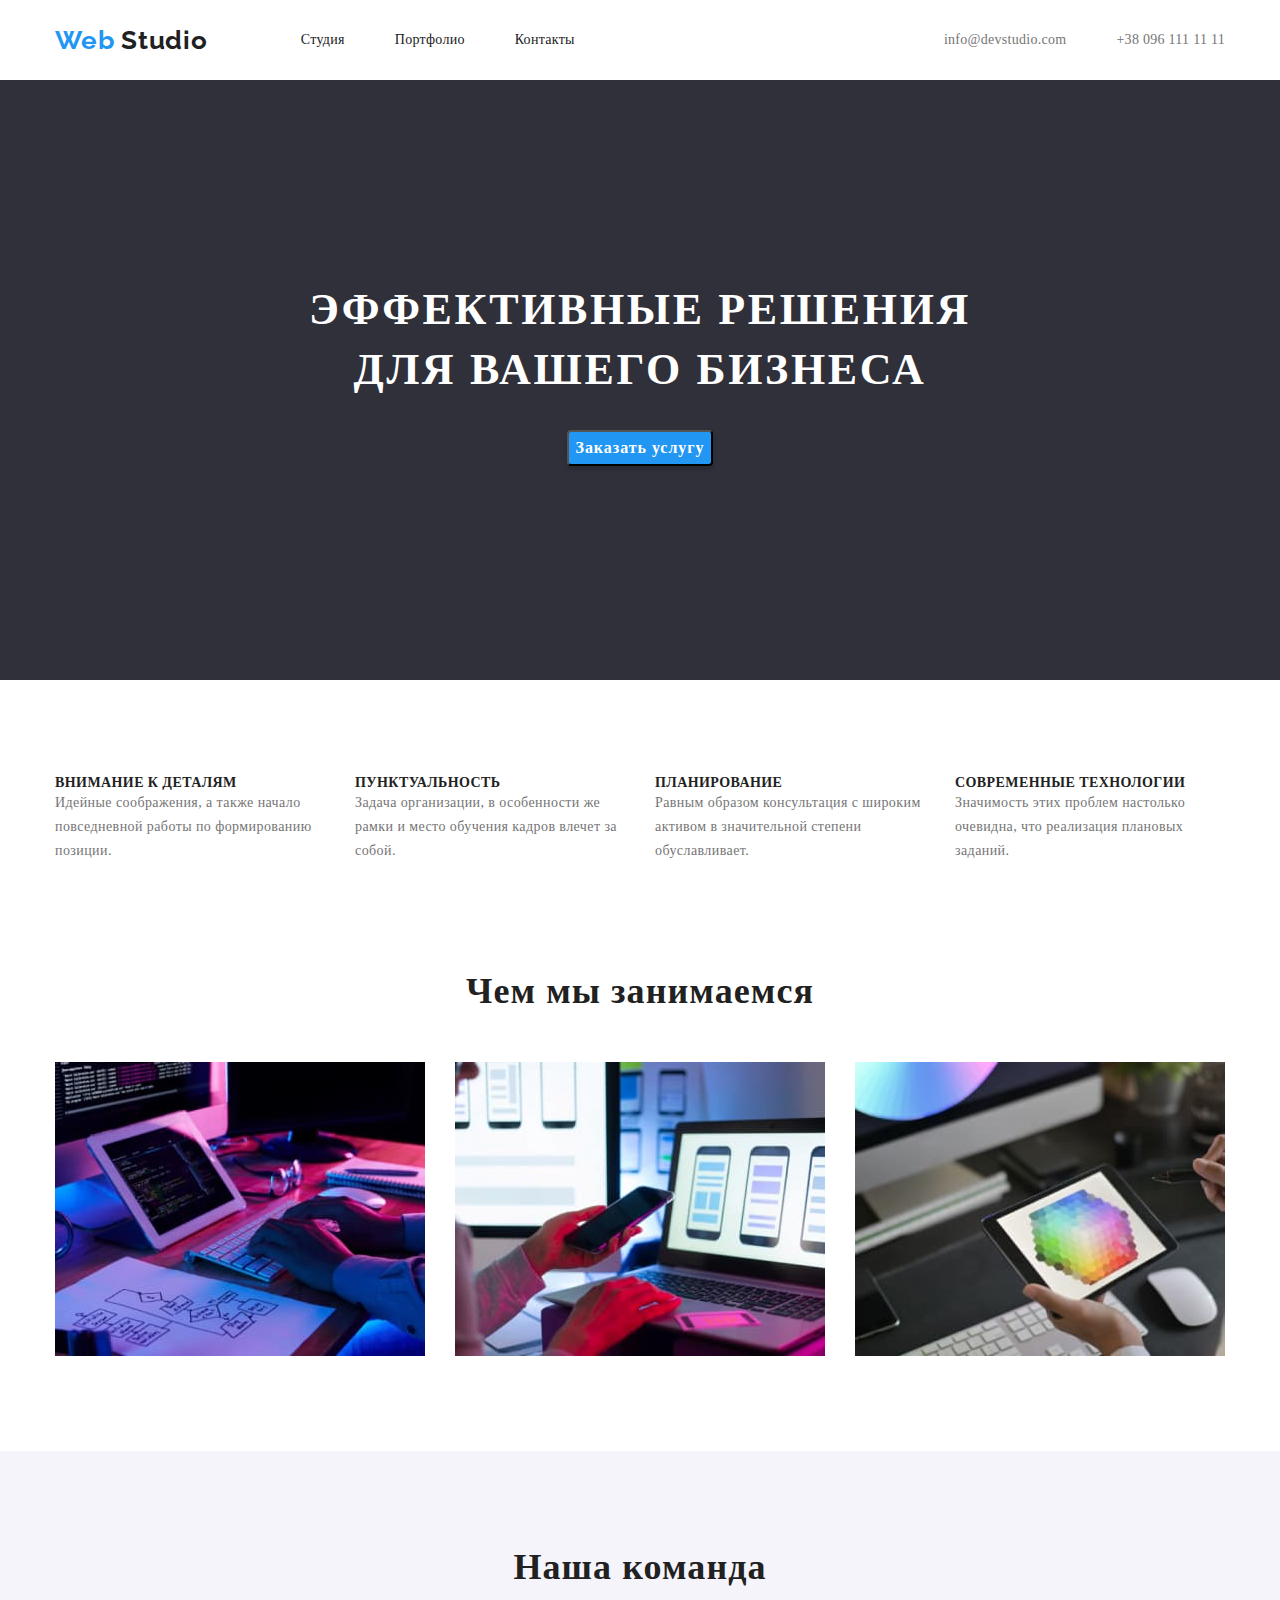
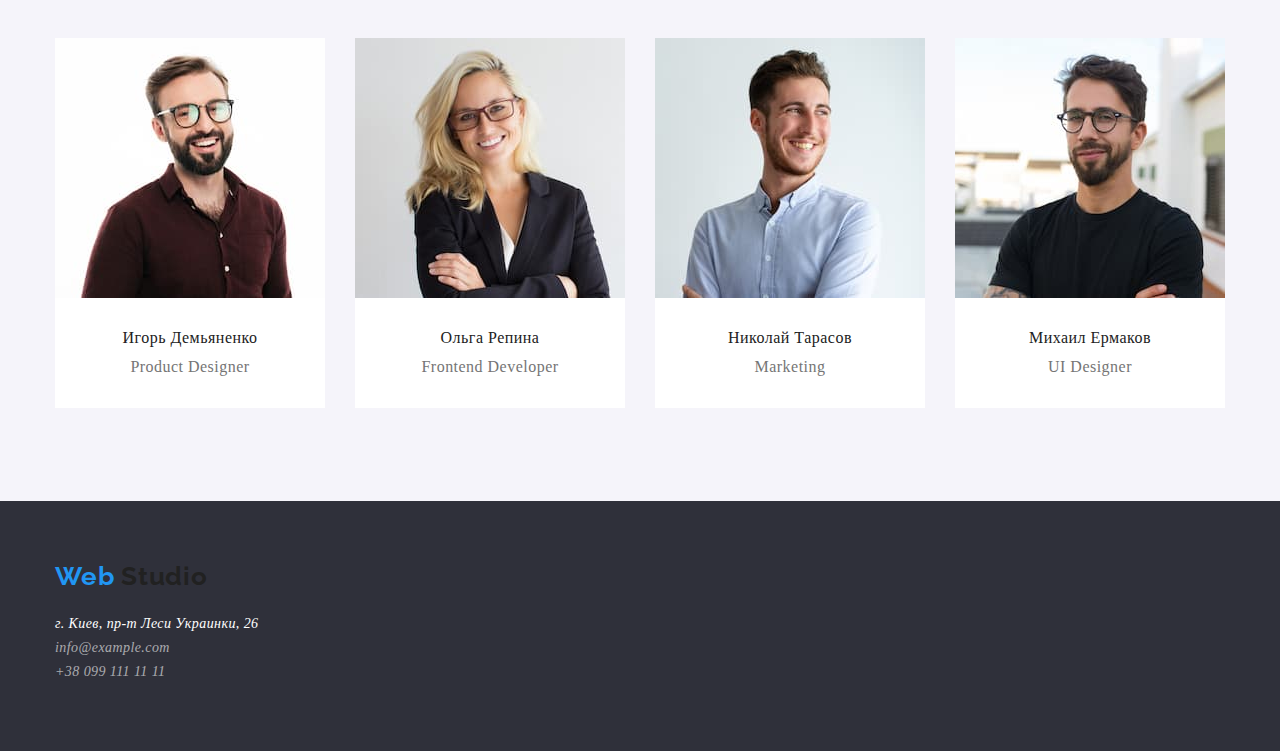
==== index.html @ 8d112d8f "hw" ====
<!DOCTYPE html>
<html lang="ru">
    <head>
        <meta charset="UTF-8">
        <meta http-equiv="X-UA-Compatible" content="IE=edge">
        <meta name="viewport" content="width=device-width, initial-scale=1.0">
        <title>Web Studio</title>
        <link rel="preconnect" href="https://fonts.gstatic.com">
        <link href="https://fonts.googleapis.com/css2?family=Raleway:wght@700&family=Roboto:wght@400;500;700;900&display=swap"
            rel="stylesheet">
        <link rel="stylesheet" href="https://cdnjs.cloudflare.com/ajax/libs/modern-normalize/1.0.0/modern-normalize.min.css"/>
        <link rel="stylesheet" href="./css/styles.css">
    </head>
    <body class="body">
        <header class="header">
            <div class="container">
                 <nav class="navigatoin">
                    <a class="logo" href="">Web <span class="head-logo">Studio</span></a>
                    <ul class="menu">
                    <li class="menu-item">
                        <a class="menu-link" href="">Студия</a>
                    </li>
                    <li class="menu-item">
                        <a class="menu-link" href="./portfolio.html">Портфолио</a>
                    </li>
                    <li class="menu-item">
                        <a class="menu-link" href="">Контакты</a>
                    </li>
                    </ul>
                    <ul class="header-address">
                    <li class="header-address-link">
                        <a class="address-link" href="mailto:info@devstudio.com">info@devstudio.com</a>
                    </li>
                    <li class="header-address-link">
                        <a class="address-link" href="tel:+380961111111">+38 096 111 11 11</a>
                    </li>
                    </ul>
                </nav>
            </div>         
        </header>
        <main class="main">
            <div class="div-main-sec">
                <section class="main-sec">
                <h1 class="main-sec-title">Эффективные решения<br> для вашего бизнеса</h1>
                <button class="main-sec-button" type="button">Заказать услугу</button>
                </section>
            </div>
            <div class="container">
                <section class="features"> 
                <!--<h2 class="features-main-title">Особенности</h2>-->
                <ul class="features-item">
                    <li class="features-list-item">
                        <h3 class="features-title">Внимание к деталям</h3>
                        <p class="features-description">Идейные соображения, а также начало повседневной работы по формированию позиции.</p>
                    </li>
                    <li class="features-list-item">
                        <h3 class="features-title">Пунктуальность</h3>
                        <p class="features-description">Задача организации, в особенности же рамки и место обучения кадров влечет за собой.</p>
                    </li>
                    <li class="features-list-item">
                        <h3 class="features-title">Планирование</h3>
                        <p class="features-description">Равным образом консультация с широким активом в значительной степени обуславливает.</p>
                    </li>
                    <li class="features-list-item">
                        <h3 class="features-title">Современные технологии</h3>
                        <p class="features-description">Значимость этих проблем настолько очевидна, что реализация плановых заданий.</p>
                    </li>
                </ul>
                </section>
            </div> 
            <div class="container">
                <section class="work">
                    <h2 class="work-title">Чем мы занимаемся</h2>
                    <ul class="work-img">
                        <li class="img-one"><img src="./images/box1.jpg" width="370" alt="Человек печятает код на компютере"></li>
                        <li class="img-two"><img src="./images/box2.jpg" width="370" alt="Выберает оформление телефона на компютере"></li>
                        <li class="img-three"><img src="./images/box3.jpg" width="370" alt="Выберает цветовую гаму на планшете"></li>
                    </ul>
                </section>
            </div>
            <div class="team">
                <section class="container">
                    <h2 class="team-title">Наша команда</h2>
                    <ul class="team-view">
                        <li class="team-description">
                            <img class="team-img" src="./images/img1.jpg" width="270" alt="Игорь Демьяненко Product Designer">
                            <h3 class="team-name">Игорь Демьяненко</h3>
                            <p class="team-profesion">Product Designer</p>
                        </li>
                        <li class="team-description">
                            <img class="team-img" src="./images/img2.jpg" width="270" alt="Ольга Репина Frontend Developer">
                            <h3 class="team-name">Ольга Репина</h3>
                            <p class="team-profesion">Frontend Developer</p>
                        </li>
                        <li class="team-description">
                            <img class="team-img" src="./images/img3.jpg" width="270" alt="Николай Тарасов Marketing">
                            <h3 class="team-name">Николай Тарасов</h3>
                            <p class="team-profesion">Marketing</p>
                        </li>
                        <li class="team-description">
                            <img class="team-img" src="./images/img4.jpg" width="270" alt="Михаил Ермаков UI Designer">
                            <h3 class="team-name">Михаил Ермаков</h3>
                            <p class="team-profesion">UI Designer</p>
                        </li>
                   </ul>
                </section>
            </div>           
        </main> 
        <footer class="footer">
            <div class="container">
                <div class="footer-logo">
                    <a class="logo" href="">Web <span class="foot-logo">Studio</span></a>
                </div>
                <address class="address">
                    <ul class="address-title">
                    <li><a class="main-address" href="https://goo.gl/maps/idDUvh7rMEF7i7zZ6" target="_blank" rel="noopener noreferrer">г. Киев, пр-т Леси Украинки, 26</a></li>
                    <li><a class="mail-address" href="mailto:info@example.com">info@example.com</a></li>
                    <li><a class="tel-address" href="tel:+380991111111">+38 099 111 11 11</a></li>
                    </ul>
                </address>
            </div>
        </footer>   
    </body>
</html>
---- css/styles.css ----
:root {
  --title-text-color: #212121;
  --primary-text-color: #757575;
  --text: font-family: Roboto;
}
/*title text color: #212121;*/
/*primary text color: #757575;*/
/*h1, address color: #FFFFFF;
footer link color: rgba(255, 255, 255, 0.6);*/

/*main text font-family: Roboto;
webstudio font-family: Raleway;*/

/*========= title Web Studio =========*/

h1,
h2,
h3,
h4,
h5,
p,
a {
  margin-top: 0px;
  margin-bottom: 0px;
}

ul,
ol {
  margin-top: 0;
  margin-bottom: 0;
  padding-left: 0;
}

img {
  display: block;
}

ul,
a {
  list-style: none;
  text-decoration: none;
}

body {
  font-family: var(--text);
}

.container {
  width: 1200px;
  padding-left: 15px;
  padding-right: 15px;
  margin: 0 auto;
}
/*header*/


.logo {
  margin-right: 93px;
  font-family: Raleway;
  font-weight: 700;
  font-size: 26px;
  line-height: 1.19;
  letter-spacing: 0.03em;
  color: #2196f3;
}
.head-logo,.foot-logo {
color: #212121
}


.menu {
  display: flex; 
}
.menu-item:not(:last-child) {
margin-right: 50px;
}
.menu-link {
display: block;
padding-top: 32px;
padding-bottom: 32px;

font-weight: 500;
font-size: 14px;
line-height: 1.14;
letter-spacing: 0.02em;
color: #212121;
cursor: pointer;

}
.menu-link:focus,
.menu-link:hover {
 color: #2196F3; 
}


.header-address {
  display: flex;
  margin-left: auto;
}
.header-address-link:not(:last-child) {
margin-right: 50px;

}

.address-link {
display: block;
padding-top: 32px;
padding-bottom: 32px;

font-weight: 500;
font-size: 14px;
line-height: 1.14;
letter-spacing: 0.02em;
color: #757575;
}

.address-link:focus,
.address-link:hover {
  color: #2196F3;
}

.navigatoin {
  display: flex;
  align-items: center;
}
/*end header*/

/*main-sec*/

.main-sec {
  display: block;
  text-align: center;   
  padding-top: 200px;
  height: 600px;
  margin: 0 auto;
}
.main-sec-title {
font-weight: 900;
font-size: 44px;
line-height: 1.36;
text-align: center;
letter-spacing: 0.06em;
text-transform: uppercase;
color: #FFFFFF;
margin-bottom: 30px;
}

.div-main-sec {
  background: #2F303A;
  margin: 0 auto;
}
.main-sec-button {
  font-family: var(--text);
  cursor: pointer;
font-weight: 700;
font-size: 16px;
line-height: 1.88;

text-align: center;
letter-spacing: 0.06em;

color: #FFFFFF;
background: #2196F3;
box-shadow: 0px 4px 4px rgba(0, 0, 0, 0.15);
border-radius: 4px;

}
/*end main-sec*/

/*features*/

.features-item {
  display: flex;
  justify-content: space-between;
  padding-right:not(last-child) 30px;
}
.features-list-item {
  width: 270px;
  height: 100px;
  margin-top: 95px;
  margin-bottom: 95px;
}

.features-main-title {
  white-space: nowrap;
  clip-path: inset(100%);
  clip: rect(0 0 0 0);
  overflow: hidden;
}


.features-title {
font-weight: 700;
font-size: 14px;
line-height: 1.14;
letter-spacing: 0.03em;
text-transform: uppercase;
color: #212121;
}
.features-description {
font-weight: 400;
font-size: 14px;
line-height: 1.72;
letter-spacing: 0.03em;

color: #757575;
}


/*end features*/

/*work*/

.work-img {
  display: flex;
  justify-content: space-between;
 margin-bottom: 95px;
}

.work-title {
font-weight: 700;
font-size: 36px;
line-height: 1.17;
text-align: center;
letter-spacing: 0.03em;
color: #212121;
margin-bottom: 50px;
}
 /*end work*/

 /*team*/
.team {
  display: flex;
  background: #F5F4FA;
  height: 650px;
}
 
 .team-view {
   display: flex;
   justify-content: space-between;
  
   
 }
.team-description {
  background-color: #FFFFFF;
  width: 270px;
  height: 370px;
}


 .team-title {
font-weight: 700;
font-size: 36px;
line-height: 1.17;
text-align: center;
letter-spacing: 0.03em;
margin-top: 95px;
margin-bottom: 50px;
color: #212121;

 }
.team-name {
font-weight: 500;
font-size: 16px;
line-height: 1.19;
text-align: center;
letter-spacing: 0.03em;
margin-top: 30px;

color: #212121;
}
.team-profesion {
font-weight: 400;
font-size: 16px;
line-height: 1.19;
text-align: center;
letter-spacing: 0.03em;
margin-top: 10px;
margin-bottom: 30px;

color: #757575;
}

 /*end team*/

  /*footer*/

.address {
  display: flex;
  margin-top: 20px;
  margin-bottom: 50px;
}
.footer-logo {
  padding-top: 60px;
}
.main-address {
font-weight: 400;
font-size: 14px;
line-height: 1.71;
letter-spacing: 0.03em;
color: #FFFFFF;
}
.mail-address, .tel-address {
font-weight: 400;
font-size: 14px;
line-height: 1.71;
letter-spacing: 0.03em;
color: rgba(255, 255, 255, 0.6);
}
.footer {
height: 250px;
background: #2F303A;
}
/*end footer*/

/*========= end title Web Studio =========*/



/*========= title portfolio =========*/



/* section buttons */

.list-button {
  display: flex;
  justify-content: center;
  margin-top: 100px;
  margin-bottom: 25px;
  
}

.button {
font-family: var(--tex);
font-weight: 500;
font-size: 16px;
line-height: 1.63;

text-align: center;
letter-spacing: 0.03em;

color: #212121;
background: #F5F4FA;
border-radius: 4px;
cursor: pointer;
margin-right: 10px;
}

.button:focus,
.button:hover {
 background: #2196F3;
 box-shadow: 0px 3px 1px rgba(0, 0, 0, 0.1), 0px 1px 2px rgba(0, 0, 0, 0.08), 0px 2px 2px rgba(0, 0, 0, 0.12);
border-radius: 4px
}

/* end section buttons */

/* Projects */

.portfolio-proj  {
  display: flex;
  height: 1350px;
}

.portfolio-proj {
  display: flex;
  flex-wrap: wrap;
}
.pf-proj-list {
  width: 370px;
  height: 294px;
  margin-right: 30px;
}
.pf-proj-list:nth-child(3n) {
  margin-right: 0px;
}
.pf-projects {
color: transparent;
}

.pf-proj-title {
font-family: var(--text);
font-weight: 700;
font-size: 18px;
line-height: 2;
letter-spacing: 0.06em;
color: #212121;
padding-left: 25px;
}

.pf-proj-text {
font-family: var(--text);
font-weight: 400;
font-size: 16px;
line-height: 1.67;
letter-spacing: 0.03em;
color: #757575;
padding-left: 25px;
}


/* end section Projects */
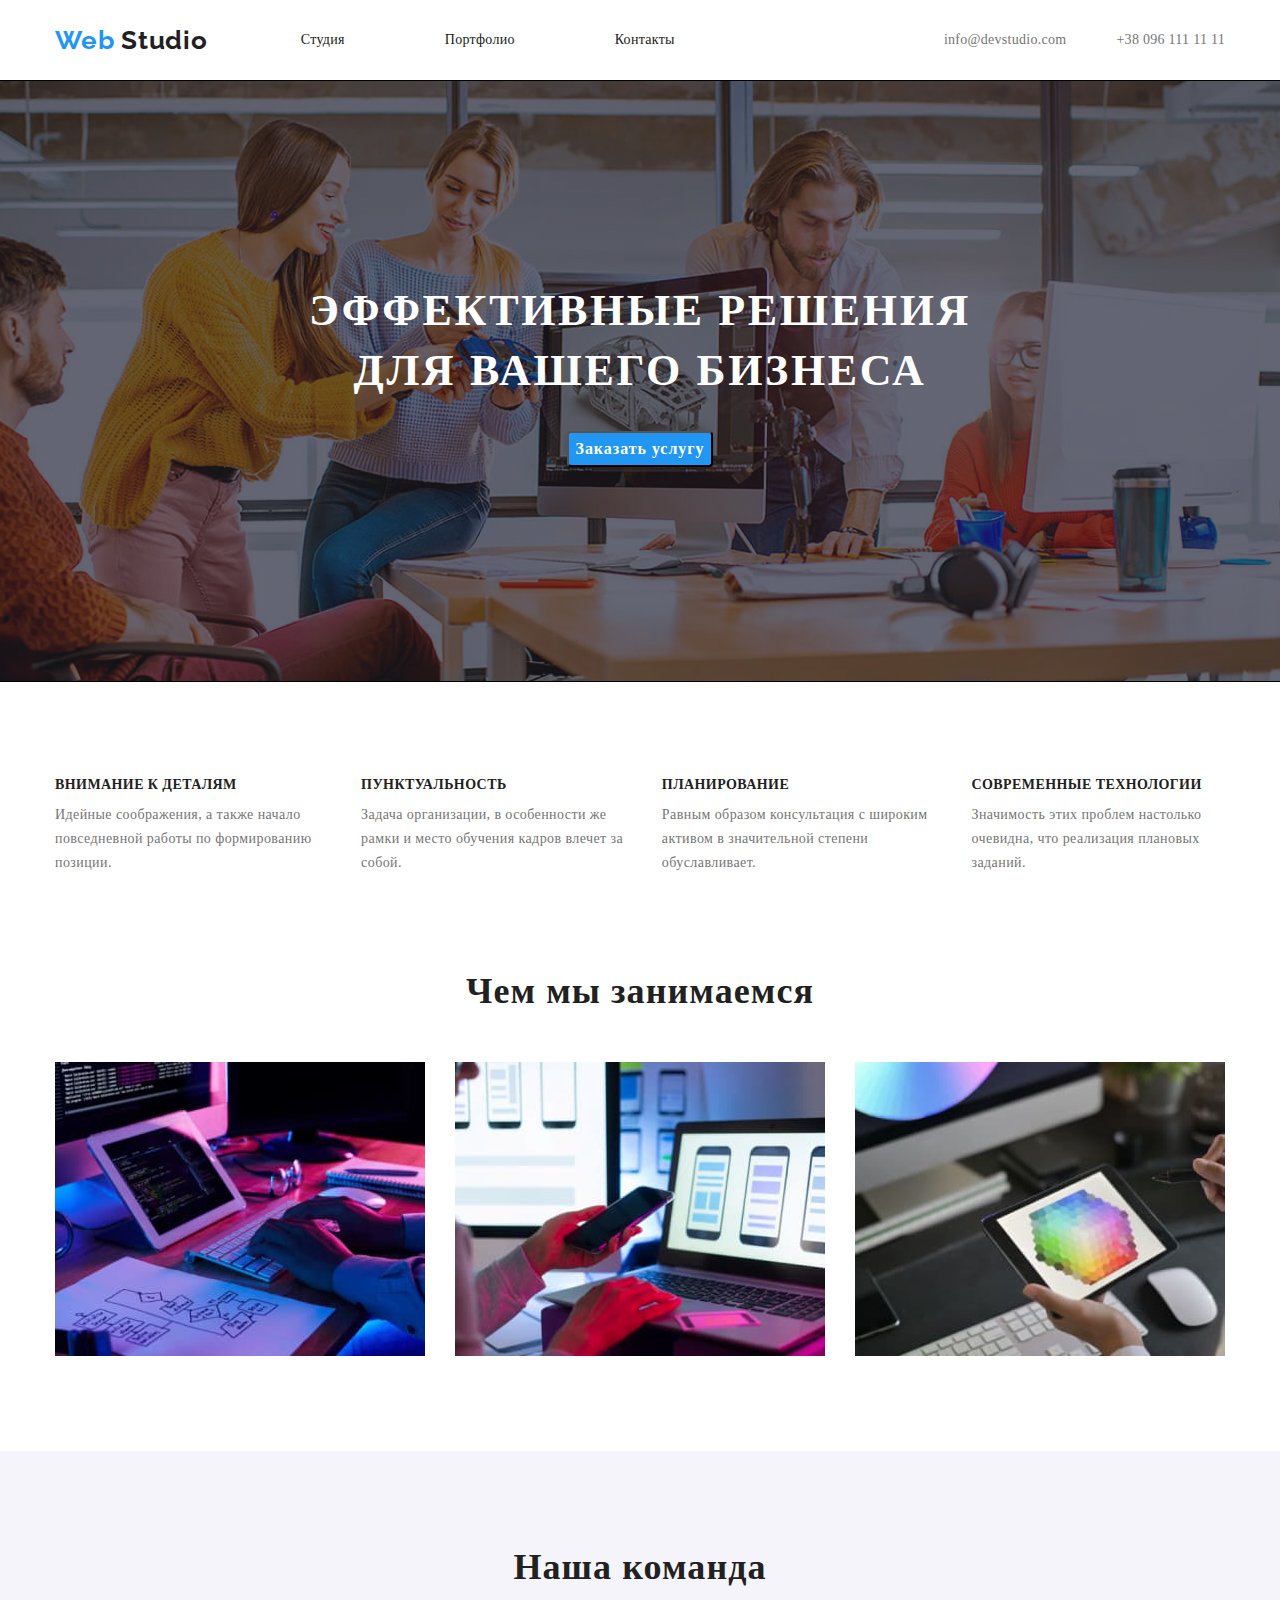
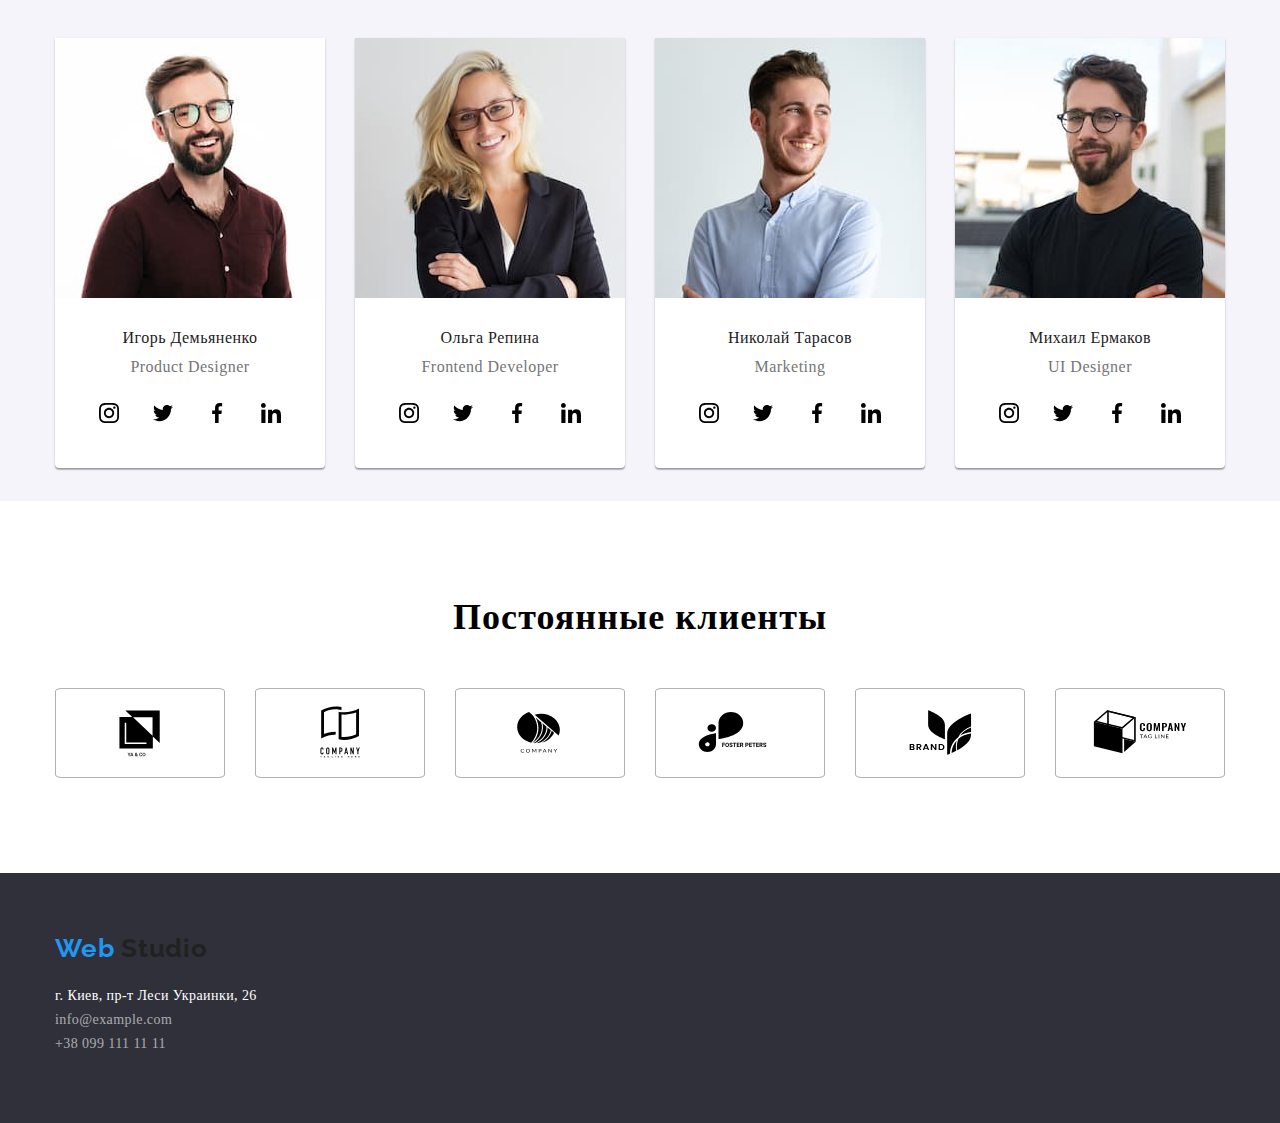
==== commit 8b5fc0b9: "1" ====
--- a/index.html
+++ b/index.html
@@ -11,100 +11,280 @@
         <link rel="stylesheet" href="https://cdnjs.cloudflare.com/ajax/libs/modern-normalize/1.0.0/modern-normalize.min.css"/>
         <link rel="stylesheet" href="./css/styles.css">
     </head>
-    <body class="body">
-        <header class="header">
-            <div class="container">
-                 <nav class="navigatoin">
+    <body>
+        <header class="container">
+            <div class="header">
+                <nav class="navigation">
                     <a class="logo" href="">Web <span class="head-logo">Studio</span></a>
                     <ul class="menu">
-                    <li class="menu-item">
-                        <a class="menu-link" href="">Студия</a>
-                    </li>
-                    <li class="menu-item">
-                        <a class="menu-link" href="./portfolio.html">Портфолио</a>
-                    </li>
-                    <li class="menu-item">
-                        <a class="menu-link" href="">Контакты</a>
-                    </li>
-                    </ul>
-                    <ul class="header-address">
+                        <li class="menu-item">
+                            <a class="menu-link" href="">Студия</a>
+                        </li>
+                        <li class="menu-item">
+                            <a class="menu-link" href="./portfolio.html">Портфолио</a>
+                        </li>
+                        <li class="menu-item">
+                            <a class="menu-link" href="">Контакты</a>
+                        </li>
+                    </ul>
+                </nav>
+                <ul class="header-address">
                     <li class="header-address-link">
-                        <a class="address-link" href="mailto:info@devstudio.com">info@devstudio.com</a>
+                        <a class="address-link" href="mailto:info@devstudio.com">info@devstudio.com
+                           
+                        </a>
                     </li>
                     <li class="header-address-link">
-                        <a class="address-link" href="tel:+380961111111">+38 096 111 11 11</a>
-                    </li>
-                    </ul>
-                </nav>
+                        <a class="address-link header-tel" href="tel:+380961111111">+38 096 111 11 11</a>
+                    </li>
+                </ul>
             </div>         
         </header>
-        <main class="main">
-            <div class="div-main-sec">
-                <section class="main-sec">
-                <h1 class="main-sec-title">Эффективные решения<br> для вашего бизнеса</h1>
-                <button class="main-sec-button" type="button">Заказать услугу</button>
-                </section>
-            </div>
-            <div class="container">
-                <section class="features"> 
-                <!--<h2 class="features-main-title">Особенности</h2>-->
-                <ul class="features-item">
-                    <li class="features-list-item">
+        <main>
+            <section class="main-sec">
+                <div class="div-main-sec">
+                    <h1 class="main-sec-title">Эффективные решения<br> для вашего бизнеса</h1>
+                    <button class="main-sec-button" type="button">Заказать услугу</button>
+                </div>
+            </section>
+            <section class="features">
+                <div class="container">
+                    <h2 class="features-main-title">Особенности</h2>
+                    <ul class="features-item">
+                    <li class="features-list">
                         <h3 class="features-title">Внимание к деталям</h3>
                         <p class="features-description">Идейные соображения, а также начало повседневной работы по формированию позиции.</p>
                     </li>
-                    <li class="features-list-item">
+                    <li class="features-list">
                         <h3 class="features-title">Пунктуальность</h3>
                         <p class="features-description">Задача организации, в особенности же рамки и место обучения кадров влечет за собой.</p>
                     </li>
-                    <li class="features-list-item">
+                    <li class="features-list">
                         <h3 class="features-title">Планирование</h3>
                         <p class="features-description">Равным образом консультация с широким активом в значительной степени обуславливает.</p>
                     </li>
-                    <li class="features-list-item">
+                    <li class="features-list">
                         <h3 class="features-title">Современные технологии</h3>
                         <p class="features-description">Значимость этих проблем настолько очевидна, что реализация плановых заданий.</p>
                     </li>
-                </ul>
-                </section>
-            </div> 
-            <div class="container">
-                <section class="work">
+                    </ul>
+                </div>
+            </section>
+            <section class="work">
+                <div class="container">
                     <h2 class="work-title">Чем мы занимаемся</h2>
                     <ul class="work-img">
                         <li class="img-one"><img src="./images/box1.jpg" width="370" alt="Человек печятает код на компютере"></li>
                         <li class="img-two"><img src="./images/box2.jpg" width="370" alt="Выберает оформление телефона на компютере"></li>
                         <li class="img-three"><img src="./images/box3.jpg" width="370" alt="Выберает цветовую гаму на планшете"></li>
                     </ul>
-                </section>
-            </div>
-            <div class="team">
-                <section class="container">
+                </div>
+            </section>
+            <section class="team">
+                <div class="container">
                     <h2 class="team-title">Наша команда</h2>
-                    <ul class="team-view">
-                        <li class="team-description">
+                    <ul class="team-list">
+                        <li class="team-view">
                             <img class="team-img" src="./images/img1.jpg" width="270" alt="Игорь Демьяненко Product Designer">
-                            <h3 class="team-name">Игорь Демьяненко</h3>
-                            <p class="team-profesion">Product Designer</p>
-                        </li>
-                        <li class="team-description">
+                            <div class="team-description">
+                                <h3 class="team-name">Игорь Демьяненко</h3>
+                                <p class="team-profesion">Product Designer</p>
+                                <ul class="social-list">
+                                    <li class="social-list-item">
+                                        <a href="" class="social-list-link">
+                                            <svg class="social-list-icon">
+                                                <use href="./images/sprite.svg#instagram"></use>
+                                            </svg>
+                                        </a>    
+                                    </li>
+                                    <li class="social-list-item">
+                                        <a href="" class="social-list-link">
+                                            <svg class="social-list-icon">
+                                                <use href="./images/sprite.svg#twitter"></use>
+                                            </svg>
+                                        </a>
+                                    </li>
+                                    <li class="social-list-item">
+                                        <a href="" class="social-list-link">
+                                            <svg class="social-list-icon">
+                                                <use href="./images/sprite.svg#facebook"></use>
+                                            </svg>
+                                        </a>
+                                    </li>
+                                    <li class="social-list-item">
+                                        <a href="" class="social-list-link">
+                                            <svg class="social-list-icon">
+                                                <use href="./images/sprite.svg#linkedin"></use>
+                                            </svg>
+                                        </a>
+                                    </li>
+                                </ul>
+                            </div>
+                        </li>
+                        <li class="team-view">
                             <img class="team-img" src="./images/img2.jpg" width="270" alt="Ольга Репина Frontend Developer">
-                            <h3 class="team-name">Ольга Репина</h3>
-                            <p class="team-profesion">Frontend Developer</p>
-                        </li>
-                        <li class="team-description">
+                            <div class="team-description">
+                                <h3 class="team-name">Ольга Репина</h3>
+                                <p class="team-profesion">Frontend Developer</p>
+                                <ul class="social-list">
+                                    <li class="social-list-item">
+                                        <a href="" class="social-list-link">
+                                            <svg class="social-list-icon">
+                                                <use href="./images/sprite.svg#instagram"></use>
+                                            </svg>
+                                        </a>    
+                                    </li>
+                                    <li class="social-list-item">
+                                        <a href="" class="social-list-link">
+                                            <svg class="social-list-icon">
+                                                <use href="./images/sprite.svg#twitter"></use>
+                                            </svg>
+                                        </a>
+                                    </li>
+                                    <li class="social-list-item">
+                                        <a href="" class="social-list-link">
+                                            <svg class="social-list-icon">
+                                                <use href="./images/sprite.svg#facebook"></use>
+                                            </svg>
+                                        </a>
+                                    </li>
+                                    <li class="social-list-item">
+                                        <a href="" class="social-list-link">
+                                            <svg class="social-list-icon">
+                                                <use href="./images/sprite.svg#linkedin"></use>
+                                            </svg>
+                                        </a>
+                                    </li>
+                                </ul>
+                            </div>
+                            </li>
+                        <li class="team-view">
                             <img class="team-img" src="./images/img3.jpg" width="270" alt="Николай Тарасов Marketing">
-                            <h3 class="team-name">Николай Тарасов</h3>
-                            <p class="team-profesion">Marketing</p>
-                        </li>
-                        <li class="team-description">
+                            <div class="team-description">
+                                <h3 class="team-name">Николай Тарасов</h3>
+                                <p class="team-profesion">Marketing</p>
+                                <ul class="social-list">
+                                    <li class="social-list-item">
+                                        <a href="" class="social-list-link">
+                                            <svg class="social-list-icon">
+                                                <use href="./images/sprite.svg#instagram"></use>
+                                            </svg>
+                                        </a>    
+                                    </li>
+                                    <li class="social-list-item">
+                                        <a href="" class="social-list-link">
+                                            <svg class="social-list-icon">
+                                                <use href="./images/sprite.svg#twitter"></use>
+                                            </svg>
+                                        </a>
+                                    </li>
+                                    <li class="social-list-item">
+                                        <a href="" class="social-list-link">
+                                            <svg class="social-list-icon">
+                                                <use href="./images/sprite.svg#facebook"></use>
+                                            </svg>
+                                        </a>
+                                    </li>
+                                    <li class="social-list-item">
+                                        <a href="" class="social-list-link">
+                                            <svg class="social-list-icon">
+                                                <use href="./images/sprite.svg#linkedin"></use>
+                                            </svg>
+                                        </a>
+                                    </li>
+                                </ul>
+                            </div>
+                            
+                        </li>
+                        <li class="team-view">
                             <img class="team-img" src="./images/img4.jpg" width="270" alt="Михаил Ермаков UI Designer">
-                            <h3 class="team-name">Михаил Ермаков</h3>
-                            <p class="team-profesion">UI Designer</p>
+                            <div class="team-description">
+                                <h3 class="team-name">Михаил Ермаков</h3>
+                                <p class="team-profesion">UI Designer</p>
+                                <ul class="social-list">
+                                    <li class="social-list-item">
+                                        <a href="" class="social-list-link">
+                                            <svg class="social-list-icon">
+                                                <use href="./images/sprite.svg#instagram"></use>
+                                            </svg>
+                                        </a>    
+                                    </li>
+                                    <li class="social-list-item">
+                                        <a href="" class="social-list-link">
+                                            <svg class="social-list-icon">
+                                                <use href="./images/sprite.svg#twitter"></use>
+                                            </svg>
+                                        </a>
+                                    </li>
+                                    <li class="social-list-item">
+                                        <a href="" class="social-list-link">
+                                            <svg class="social-list-icon">
+                                                <use href="./images/sprite.svg#facebook"></use>
+                                            </svg>
+                                        </a>
+                                    </li>
+                                    <li class="social-list-item">
+                                        <a href="" class="social-list-link">
+                                            <svg class="social-list-icon">
+                                                <use href="./images/sprite.svg#linkedin"></use>
+                                            </svg>
+                                        </a>
+                                    </li>
+                                </ul>
+                            </div>
                         </li>
                    </ul>
-                </section>
-            </div>           
+                </div>
+            </section>
+            <section class="customers">
+                <div class="container">
+                    <h2 class="customers-title">Постоянные клиенты</h2>
+                    <ul class="customers-list">
+                        <li class="customers-name">
+                            <a href="" class="customers-list-link">
+                                <svg class="customers-list-icon">
+                                    <use href="./images/sprite.svg#YACO"></use>
+                                </svg>
+                            </a>
+                        </li>
+                        <li class="customers-name">
+                            <a href="" class="customers-list-link">
+                                <svg class="customers-list-icon">
+                                    <use href="./images/sprite.svg#COMPANY"></use>
+                                </svg>
+                            </a>
+                        </li>
+                        <li class="customers-name">
+                            <a href="" class="customers-list-link">
+                                <svg class="customers-list-icon">
+                                    <use href="./images/sprite.svg#Union"></use>
+                                </svg>
+                            </a>
+                        </li>
+                        <li class="customers-name">
+                            <a href="" class="customers-list-link">
+                                <svg class="customers-list-icon">
+                                    <use href="./images/sprite.svg#FosterPeters"></use>
+                                </svg>
+                            </a>
+                        </li>
+                        <li class="customers-name">
+                            <a href="" class="customers-list-link">
+                                <svg class="customers-list-icon">
+                                    <use href="./images/sprite.svg#BRAND"></use>
+                                </svg>
+                            </a>
+                        </li>
+                        <li class="customers-name">
+                            <a href="" class="customers-list-link">
+                                <svg class="customers-list-icon">
+                                    <use href="./images/sprite.svg#TAGLINE"></use>
+                                </svg>
+                            </a>
+                        </li>
+                    </ul>
+                </div>
+            </section>
         </main> 
         <footer class="footer">
             <div class="container">
@@ -113,9 +293,9 @@
                 </div>
                 <address class="address">
                     <ul class="address-title">
-                    <li><a class="main-address" href="https://goo.gl/maps/idDUvh7rMEF7i7zZ6" target="_blank" rel="noopener noreferrer">г. Киев, пр-т Леси Украинки, 26</a></li>
-                    <li><a class="mail-address" href="mailto:info@example.com">info@example.com</a></li>
-                    <li><a class="tel-address" href="tel:+380991111111">+38 099 111 11 11</a></li>
+                        <li><a class="main-address" href="https://goo.gl/maps/idDUvh7rMEF7i7zZ6" target="_blank" rel="noopener noreferrer">г. Киев, пр-т Леси Украинки, 26</a></li>
+                        <li><a class="mail-address" href="mailto:info@example.com">info@example.com</a></li>
+                        <li><a class="tel-address" href="tel:+380991111111">+38 099 111 11 11</a></li>
                     </ul>
                 </address>
             </div>
--- a/css/styles.css
+++ b/css/styles.css
@@ -67,10 +67,20 @@
 color: #212121
 }
 
-
 .menu {
-  display: flex; 
-}
+  display: flex;
+ 
+}
+.header {
+  display: flex;
+  border-bottom: 1px solid #ECECEC;
+}
+.navigation {
+  display: flex;
+  align-items: center;
+}
+ 
+
 .menu-item:not(:last-child) {
 margin-right: 50px;
 }
@@ -78,6 +88,7 @@
 display: block;
 padding-top: 32px;
 padding-bottom: 32px;
+padding-right: 50px;
 
 font-weight: 500;
 font-size: 14px;
@@ -119,10 +130,7 @@
   color: #2196F3;
 }
 
-.navigatoin {
-  display: flex;
-  align-items: center;
-}
+
 /*end header*/
 
 /*main-sec*/
@@ -145,10 +153,25 @@
 margin-bottom: 30px;
 }
 
-.div-main-sec {
-  background: #2F303A;
-  margin: 0 auto;
-}
+
+
+.main-sec {
+  max-width: 1600px;
+  height: 600px;
+  margin-left: auto;
+  margin-right: auto;
+  outline: 1px solid black;
+  background-repeat: no-repeat;
+  background-position: center;
+  background-size: cover;
+  background-color: #C4C4C4;
+  background-image: linear-gradient(
+    rgba(47, 48, 58, 0.4),
+    rgba(47, 48, 58, 0.4)
+  ),
+  url("../images/Hiro.jpg");
+}
+
 .main-sec-button {
   font-family: var(--text);
   cursor: pointer;
@@ -172,14 +195,14 @@
 .features-item {
   display: flex;
   justify-content: space-between;
-  padding-right:not(last-child) 30px;
-}
-.features-list-item {
-  width: 270px;
-  height: 100px;
-  margin-top: 95px;
+  
+  margin-top: 68px;
   margin-bottom: 95px;
 }
+.features-list:not(:last-child) {
+  padding-right: 30px;
+}
+
 
 .features-main-title {
   white-space: nowrap;
@@ -196,6 +219,7 @@
 letter-spacing: 0.03em;
 text-transform: uppercase;
 color: #212121;
+margin-bottom: 10px;
 }
 .features-description {
 font-weight: 400;
@@ -214,7 +238,7 @@
 .work-img {
   display: flex;
   justify-content: space-between;
- margin-bottom: 95px;
+ padding-bottom: 95px;
 }
 
 .work-title {
@@ -224,7 +248,7 @@
 text-align: center;
 letter-spacing: 0.03em;
 color: #212121;
-margin-bottom: 50px;
+padding-bottom: 50px;
 }
  /*end work*/
 
@@ -235,16 +259,19 @@
   height: 650px;
 }
  
- .team-view {
+ .team-list {
    display: flex;
    justify-content: space-between;
   
    
  }
-.team-description {
+.team-view {
   background-color: #FFFFFF;
   width: 270px;
-  height: 370px;
+  height: 430px;
+  box-shadow: 0px 1px 3px rgba(0, 0, 0, 0.12), 0px 1px 1px rgba(0, 0, 0, 0.14), 0px 2px 1px rgba(0, 0, 0, 0.2);
+border-radius: 0px 0px 4px 4px;
+
 }
 
 
@@ -254,18 +281,18 @@
 line-height: 1.17;
 text-align: center;
 letter-spacing: 0.03em;
-margin-top: 95px;
+padding-top: 95px;
 margin-bottom: 50px;
 color: #212121;
-
- }
+}
+
 .team-name {
 font-weight: 500;
 font-size: 16px;
 line-height: 1.19;
 text-align: center;
 letter-spacing: 0.03em;
-margin-top: 30px;
+margin-bottom: 10px;
 
 color: #212121;
 }
@@ -275,24 +302,111 @@
 line-height: 1.19;
 text-align: center;
 letter-spacing: 0.03em;
-margin-top: 10px;
-margin-bottom: 30px;
-
 color: #757575;
-}
-
- /*end team*/
-
-  /*footer*/
+margin-bottom: 15px;
+}
+
+.social-list-icon {
+  width: 20px;
+  height: 20px;
+}
+
+.social-list {
+  display: flex;
+  justify-content: space-between;
+}
+
+.team-description {
+  padding-left: 32px;
+  padding-right: 32px;
+  margin-top: 30px;
+  margin-bottom: 90px;
+}
+
+.social-list-link {
+  display: flex;
+  justify-content: center;
+  align-items: center;
+  width: 44px;
+  height: 44px;
+  background-color: #FFFFFF;
+  border-radius: 50%;
+}
+
+.social-list-link:hover,
+.social-list-link:focus {
+  background-color: #2196F3;
+}
+
+.social-list-link:hover .social-list-icon,
+.social-list-link:focus .social-list-icon {
+  fill: #FFFFFF;
+}
+
+ /* end team */
+
+
+ /* customers */
+
+
+
+
+.customers-title {
+  margin-top: 95px;
+  padding-bottom: 50px;
+  font-weight: 700;
+font-size: 36px;
+line-height: 42px;
+text-align: center;
+letter-spacing: 0.03em;
+}
+
+.customers-list {
+  display: flex;
+  padding-bottom: 95px;
+}
+
+ .customers-name {
+  width: 170px;
+  height: 90px;
+  border: 1px solid #AFB1B8;
+  box-sizing: border-box;
+  border-radius: 4%;
+ }
+
+.customers-name:not(:last-child) {
+margin-right: 30px;
+}
+
+.customers-name {
+  display: flex;
+  justify-content: center;
+  align-items: center;
+}
+
+
+.customers-list-link {
+  display: flex;
+  width: 105px;
+  height: 60px;
+}
+
+.customers-name:hover,
+.customers-name:focus {
+  background-color: #2196F3;
+}
+
+ /* end customers */
+
+
+ /*footer*/
 
 .address {
   display: flex;
   margin-top: 20px;
-  margin-bottom: 50px;
-}
-.footer-logo {
-  padding-top: 60px;
-}
+  font-style: normal;
+}
+
 .main-address {
 font-weight: 400;
 font-size: 14px;
@@ -310,6 +424,22 @@
 .footer {
 height: 250px;
 background: #2F303A;
+padding-top: 60px;
+padding-bottom: 50px;
+}
+
+.main-address:focus,
+.main-address:hover {
+  color: #2196F3;
+}
+
+.mail-address:focus,
+.mail-address:hover {
+  color: #2196F3;
+}
+.tel-address:focus,
+.tel-address:hover {
+  color: #2196F3;
 }
 /*end footer*/
 
@@ -326,9 +456,12 @@
 .list-button {
   display: flex;
   justify-content: center;
-  margin-top: 100px;
-  margin-bottom: 25px;
-  
+  padding-top: 75px;
+  padding-bottom: 55px;
+}
+
+.portfolio-button {
+margin-right: 10px;
 }
 
 .button {
@@ -344,7 +477,7 @@
 background: #F5F4FA;
 border-radius: 4px;
 cursor: pointer;
-margin-right: 10px;
+
 }
 
 .button:focus,
@@ -360,26 +493,32 @@
 
 .portfolio-proj  {
   display: flex;
-  height: 1350px;
-}
-
-.portfolio-proj {
-  display: flex;
   flex-wrap: wrap;
 }
-.pf-proj-list {
+
+.portfolio-proj-list {
   width: 370px;
-  height: 294px;
+  height: 400px;
   margin-right: 30px;
 }
-.pf-proj-list:nth-child(3n) {
+
+.portfolio-proj-list:nth-child(3n) {
   margin-right: 0px;
 }
-.pf-projects {
-color: transparent;
-}
-
-.pf-proj-title {
+
+.portfolio-title {
+white-space: nowrap;
+  clip-path: inset(100%);
+  clip: rect(0 0 0 0);
+  overflow: hidden;
+}
+
+.portfolio-proj-description {
+  margin-top: 20px;
+  margin-bottom: 20px;
+}
+
+.portfolio-proj-title {
 font-family: var(--text);
 font-weight: 700;
 font-size: 18px;
@@ -387,9 +526,10 @@
 letter-spacing: 0.06em;
 color: #212121;
 padding-left: 25px;
-}
-
-.pf-proj-text {
+margin-bottom: 5px;
+}
+
+.portfolio-proj-text {
 font-family: var(--text);
 font-weight: 400;
 font-size: 16px;
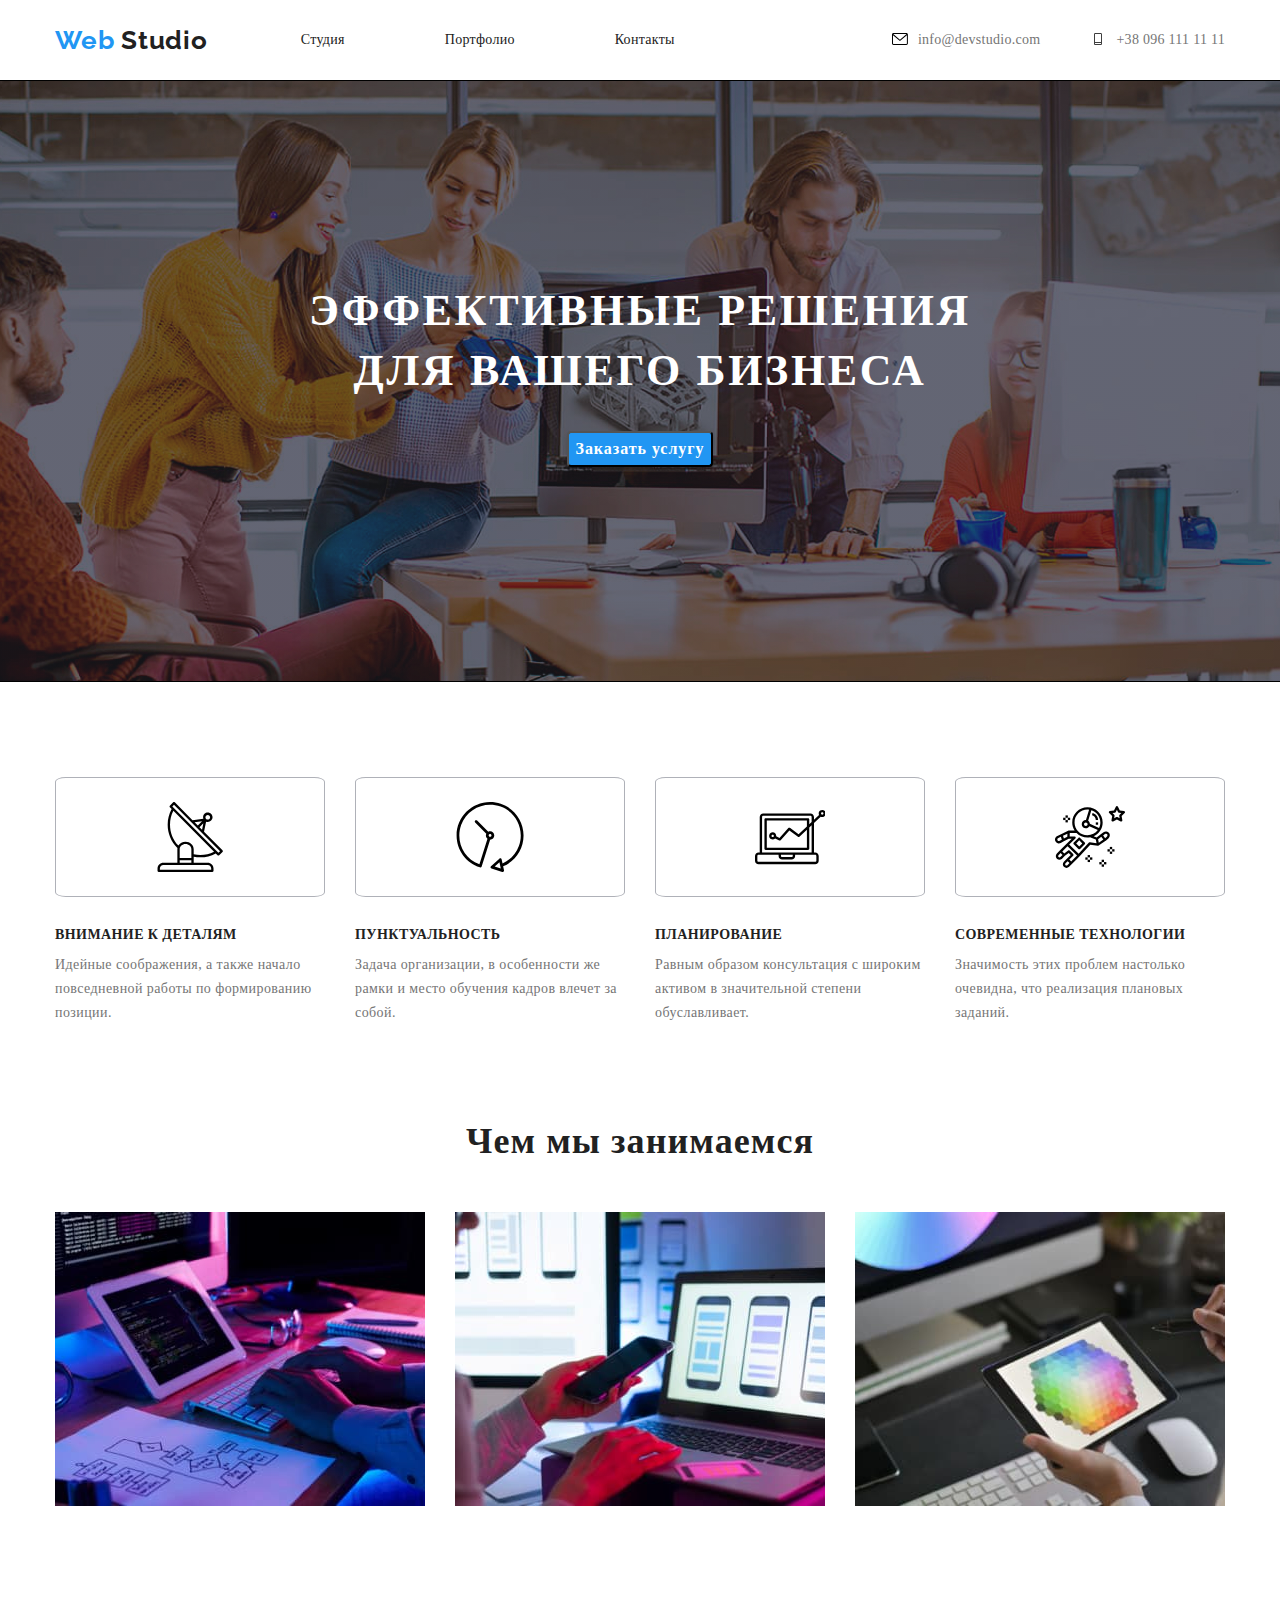
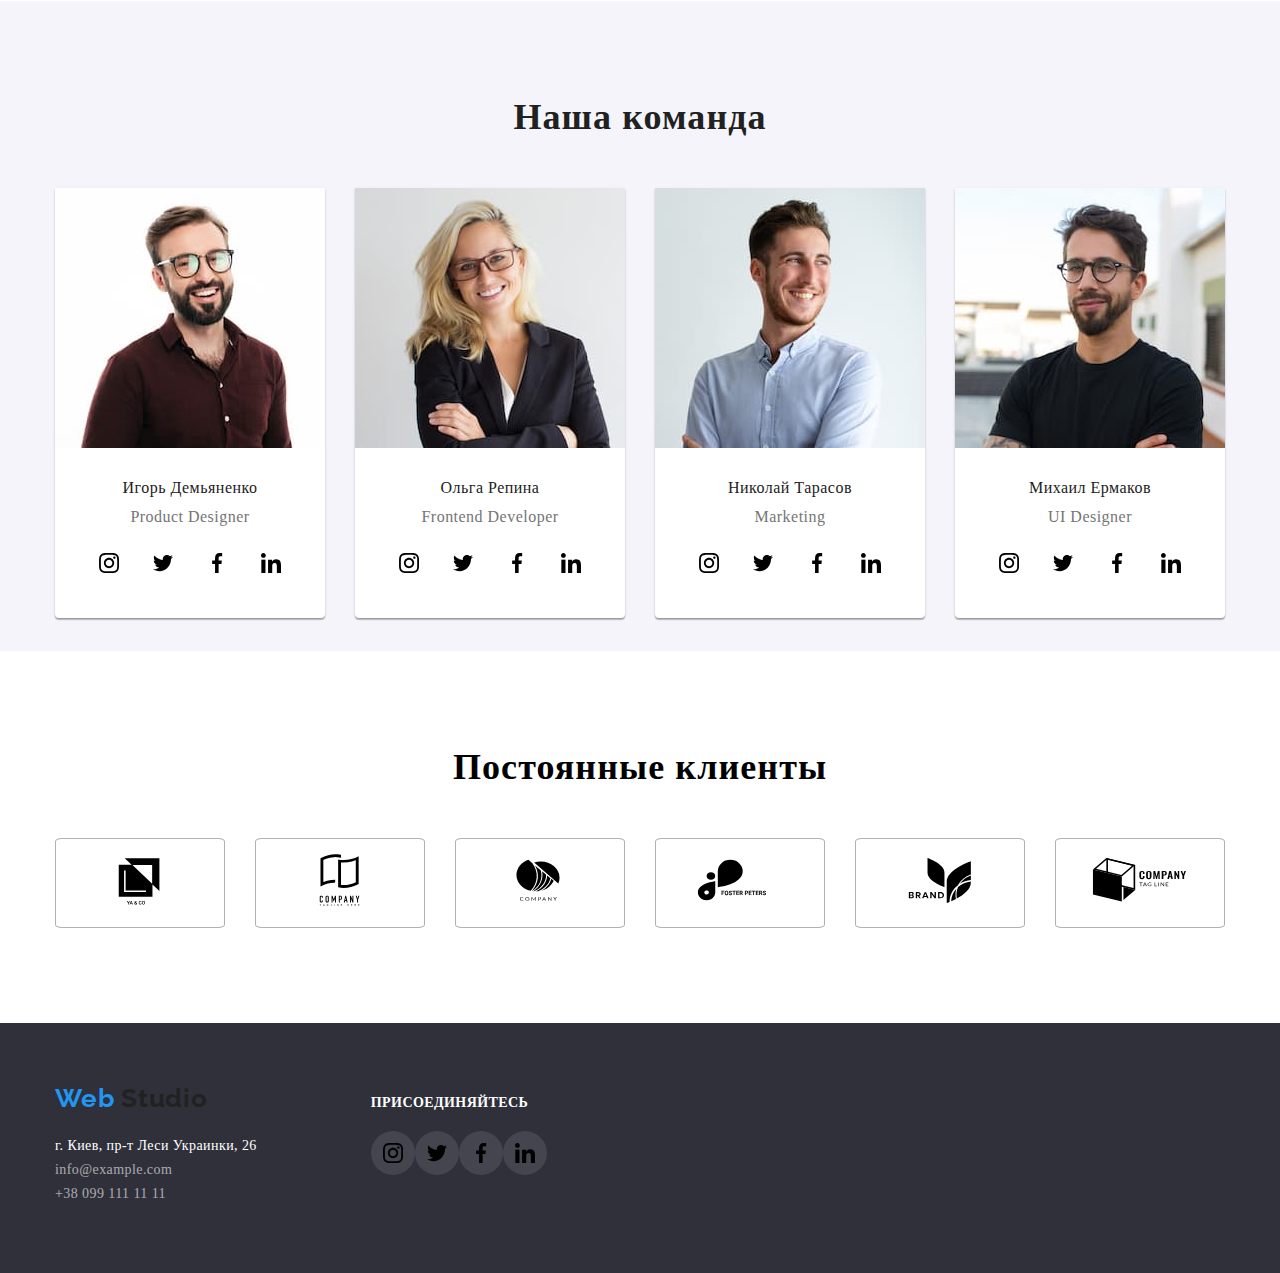
==== commit 91f81cc0: "30.05" ====
--- a/index.html
+++ b/index.html
@@ -29,13 +29,33 @@
                     </ul>
                 </nav>
                 <ul class="header-address">
-                    <li class="header-address-link">
-                        <a class="address-link" href="mailto:info@devstudio.com">info@devstudio.com
-                           
-                        </a>
-                    </li>
-                    <li class="header-address-link">
-                        <a class="address-link header-tel" href="tel:+380961111111">+38 096 111 11 11</a>
+                    <li class="header-address-list">
+                        <ul class="header-address-title">
+                            <li>
+                                <a href="mailto:info@devstudio.com" class="header-address-link">
+                                    <svg class="header-list-icone">
+                                    <use href="./images/sprite.svg#mail"></use>
+                                    </svg>
+                                </a>
+                            </li>
+                            <li>
+                                <a class="address-link" href="mailto:info@devstudio.com">info@devstudio.com</a>
+                            </li>
+                        </ul>
+                    </li>
+                    <li class="header-address-list">
+                        <ul class="header-address-title">
+                            <li>
+                                <a href="tel:+380961111111" class="header-address-link">
+                                    <svg class="header-list-icone">
+                                        <use href="./images/sprite.svg#tell"></use>
+                                    </svg>
+                                </a>
+                            </li>
+                            <li>
+                                <a class="address-link" href="tel:+380961111111">+38 096 111 11 11</a>
+                            </li>
+                        </ul>
                     </li>
                 </ul>
             </div>         
@@ -52,18 +72,38 @@
                     <h2 class="features-main-title">Особенности</h2>
                     <ul class="features-item">
                     <li class="features-list">
+                        <div class="feature-icon-section">
+                            <svg class="features-icons">
+                                <use href="./images/sprite.svg#antenna"></use>
+                            </svg>
+                        </div>
                         <h3 class="features-title">Внимание к деталям</h3>
                         <p class="features-description">Идейные соображения, а также начало повседневной работы по формированию позиции.</p>
                     </li>
                     <li class="features-list">
+                        <div class="feature-icon-section">
+                            <svg class="features-icons">
+                                <use href="./images/sprite.svg#watch"></use>
+                            </svg>
+                        </div>
                         <h3 class="features-title">Пунктуальность</h3>
                         <p class="features-description">Задача организации, в особенности же рамки и место обучения кадров влечет за собой.</p>
                     </li>
                     <li class="features-list">
+                        <div class="feature-icon-section">
+                            <svg class="features-icons">
+                                <use href="./images/sprite.svg#computer"></use>
+                            </svg>
+                        </div>
                         <h3 class="features-title">Планирование</h3>
                         <p class="features-description">Равным образом консультация с широким активом в значительной степени обуславливает.</p>
                     </li>
                     <li class="features-list">
+                        <div class="feature-icon-section">
+                            <svg class="features-icons">
+                                <use href="./images/sprite.svg#astronaut"></use>
+                            </svg>
+                        </div>
                         <h3 class="features-title">Современные технологии</h3>
                         <p class="features-description">Значимость этих проблем настолько очевидна, что реализация плановых заданий.</p>
                     </li>
@@ -287,17 +327,52 @@
             </section>
         </main> 
         <footer class="footer">
-            <div class="container">
-                <div class="footer-logo">
-                    <a class="logo" href="">Web <span class="foot-logo">Studio</span></a>
-                </div>
-                <address class="address">
-                    <ul class="address-title">
+            <div class="container footer-section">
+                <div class="footer-address">
+                    <div class="footer-logo">
+                        <a class="logo" href="">Web <span class="foot-logo">Studio</span></a>
+                    </div>
+                    <address class="address">
+                        <ul class="address-title">
                         <li><a class="main-address" href="https://goo.gl/maps/idDUvh7rMEF7i7zZ6" target="_blank" rel="noopener noreferrer">г. Киев, пр-т Леси Украинки, 26</a></li>
                         <li><a class="mail-address" href="mailto:info@example.com">info@example.com</a></li>
                         <li><a class="tel-address" href="tel:+380991111111">+38 099 111 11 11</a></li>
-                    </ul>
-                </address>
+                        </ul>  
+                    </address>
+                </div>
+                <div class="footer-link">
+                    <h2 class="footer-name-social-list">присоединяйтесь</h3>
+                        <ul class="footer-social-list">
+                            <li class="footer-social-list-item">
+                                <a href="" class="footer-social-list-link">
+                                    <svg class="footer-social-list-icon">
+                                        <use href="./images/sprite.svg#instagram"></use>
+                                    </svg>
+                                </a>
+                            </li>
+                            <li class="footer-social-list-item">
+                                <a href="" class="footer-social-list-link">
+                                    <svg class="footer-social-list-icon">
+                                        <use href="./images/sprite.svg#twitter"></use>
+                                    </svg>
+                                </a>
+                            </li>
+                            <li class="footer-social-list-item">
+                                <a href="" class="footer-social-list-link">
+                                    <svg class="footer-social-list-icon">
+                                        <use href="./images/sprite.svg#facebook"></use>
+                                    </svg>
+                                </a>
+                            </li>
+                            <li class="footer-social-list-item">
+                                <a href="" class="footer-social-list-link">
+                                    <svg class="footer-social-list-icon">
+                                        <use href="./images/sprite.svg#linkedin"></use>
+                                    </svg>
+                                </a>
+                            </li>
+                        </ul>
+                </div>
             </div>
         </footer>   
     </body>
--- a/css/styles.css
+++ b/css/styles.css
@@ -102,13 +102,13 @@
 .menu-link:hover {
  color: #2196F3; 
 }
-
+  
 
 .header-address {
   display: flex;
   margin-left: auto;
 }
-.header-address-link:not(:last-child) {
+.header-address-list:not(:last-child) {
 margin-right: 50px;
 
 }
@@ -129,8 +129,26 @@
 .address-link:hover {
   color: #2196F3;
 }
-
-
+.header-address-link:focus,
+.header-address-link:hover {
+  fill: #2196F3;
+}
+
+.header-list-icone {
+  width: 16px;
+  height: 12px;
+  margin-right: 10px;
+}
+
+.header-address-link {
+  padding-top: 34px;
+  padding-bottom: 34px;
+}
+
+.header-address-title {
+  display: flex;
+  align-items: center;
+}
 /*end header*/
 
 /*main-sec*/
@@ -219,6 +237,7 @@
 letter-spacing: 0.03em;
 text-transform: uppercase;
 color: #212121;
+margin-top: 30px;
 margin-bottom: 10px;
 }
 .features-description {
@@ -230,6 +249,24 @@
 color: #757575;
 }
 
+.feature-icon-section {
+  width: 270px;
+  height: 120px;
+  border: 1px solid #AFB1B8;
+  box-sizing: border-box;
+  border-radius: 4%;
+}
+
+.feature-icon-section {
+  display: flex;
+  justify-content: center;
+  align-items: center;
+}
+
+.features-icons {
+  width: 70px;
+  height: 70px;
+}
 
 /*end features*/
 
@@ -385,21 +422,38 @@
 }
 
 
-.customers-list-link {
-  display: flex;
-  width: 105px;
+.customers-list-icon {
+  width: 106px;
   height: 60px;
 }
 
 .customers-name:hover,
 .customers-name:focus {
   background-color: #2196F3;
-}
-
- /* end customers */
-
-
- /*footer*/
+  cursor: pointer;
+}
+
+.customers-name:hover .customers-list-link,
+.customers-name:focus .customers-list-link {
+  fill: #FFFFFF;
+}
+
+/* end customers */
+
+
+
+/*footer*/
+
+.footer-section {
+  display: flex;
+  align-items: center;
+  align-items: baseline;
+  height: 250px;
+  padding-top: 60px;
+}
+.footer-address {
+margin-right: 70px;
+}
 
 .address {
   display: flex;
@@ -424,8 +478,7 @@
 .footer {
 height: 250px;
 background: #2F303A;
-padding-top: 60px;
-padding-bottom: 50px;
+
 }
 
 .main-address:focus,
@@ -441,6 +494,48 @@
 .tel-address:hover {
   color: #2196F3;
 }
+
+.footer-social-list-icon {
+  width: 20px;
+  height: 20px;
+}
+
+.footer-social-list {
+  display: flex;
+  justify-content: flex-start;
+  margin-top: 20px;
+}
+
+.footer-social-list-link {
+  display: flex;
+  justify-content: center;
+  align-items: center;
+  width: 44px;
+  height: 44px;
+  background-color: rgba(255, 255, 255, 0.1);;
+  border-radius: 50%;
+}
+
+.footer-name-social-list {
+  font-weight: 700px;
+font-size: 14px;
+line-height: 1.14;
+letter-spacing: 0.03em;
+text-transform: uppercase;
+
+color: #FFFFFF;
+}
+
+.footer-social-list-link:hover,
+.footer-social-list-link:focus {
+  background-color: #2196F3;
+}
+
+.footer-social-list-link:hover .footer-social-list-icon,
+.footer-social-list-link:focus .footer-social-list-icon {
+  fill: #FFFFFF;
+}
+
 /*end footer*/
 
 /*========= end title Web Studio =========*/
@@ -500,11 +595,27 @@
   width: 370px;
   height: 400px;
   margin-right: 30px;
+  margin-bottom: 30px;
+  background: #FFFFFF;
+border: 1px solid #EEEEEE;
+box-sizing: border-box;
 }
 
 .portfolio-proj-list:nth-child(3n) {
   margin-right: 0px;
 }
+
+.portfolio-proj-list:hover,
+.portfolio-proj-list:focus {
+  cursor: pointer;
+  background: #FFFFFF;
+border: 1px solid #EEEEEE;
+box-sizing: border-box;
+box-shadow: 0px 1px 1px rgba(0, 0, 0, 0.12),
+ 0px 4px 4px rgba(0, 0, 0, 0.06),
+  1px 4px 6px rgba(0, 0, 0, 0.16);
+}
+
 
 .portfolio-title {
 white-space: nowrap;
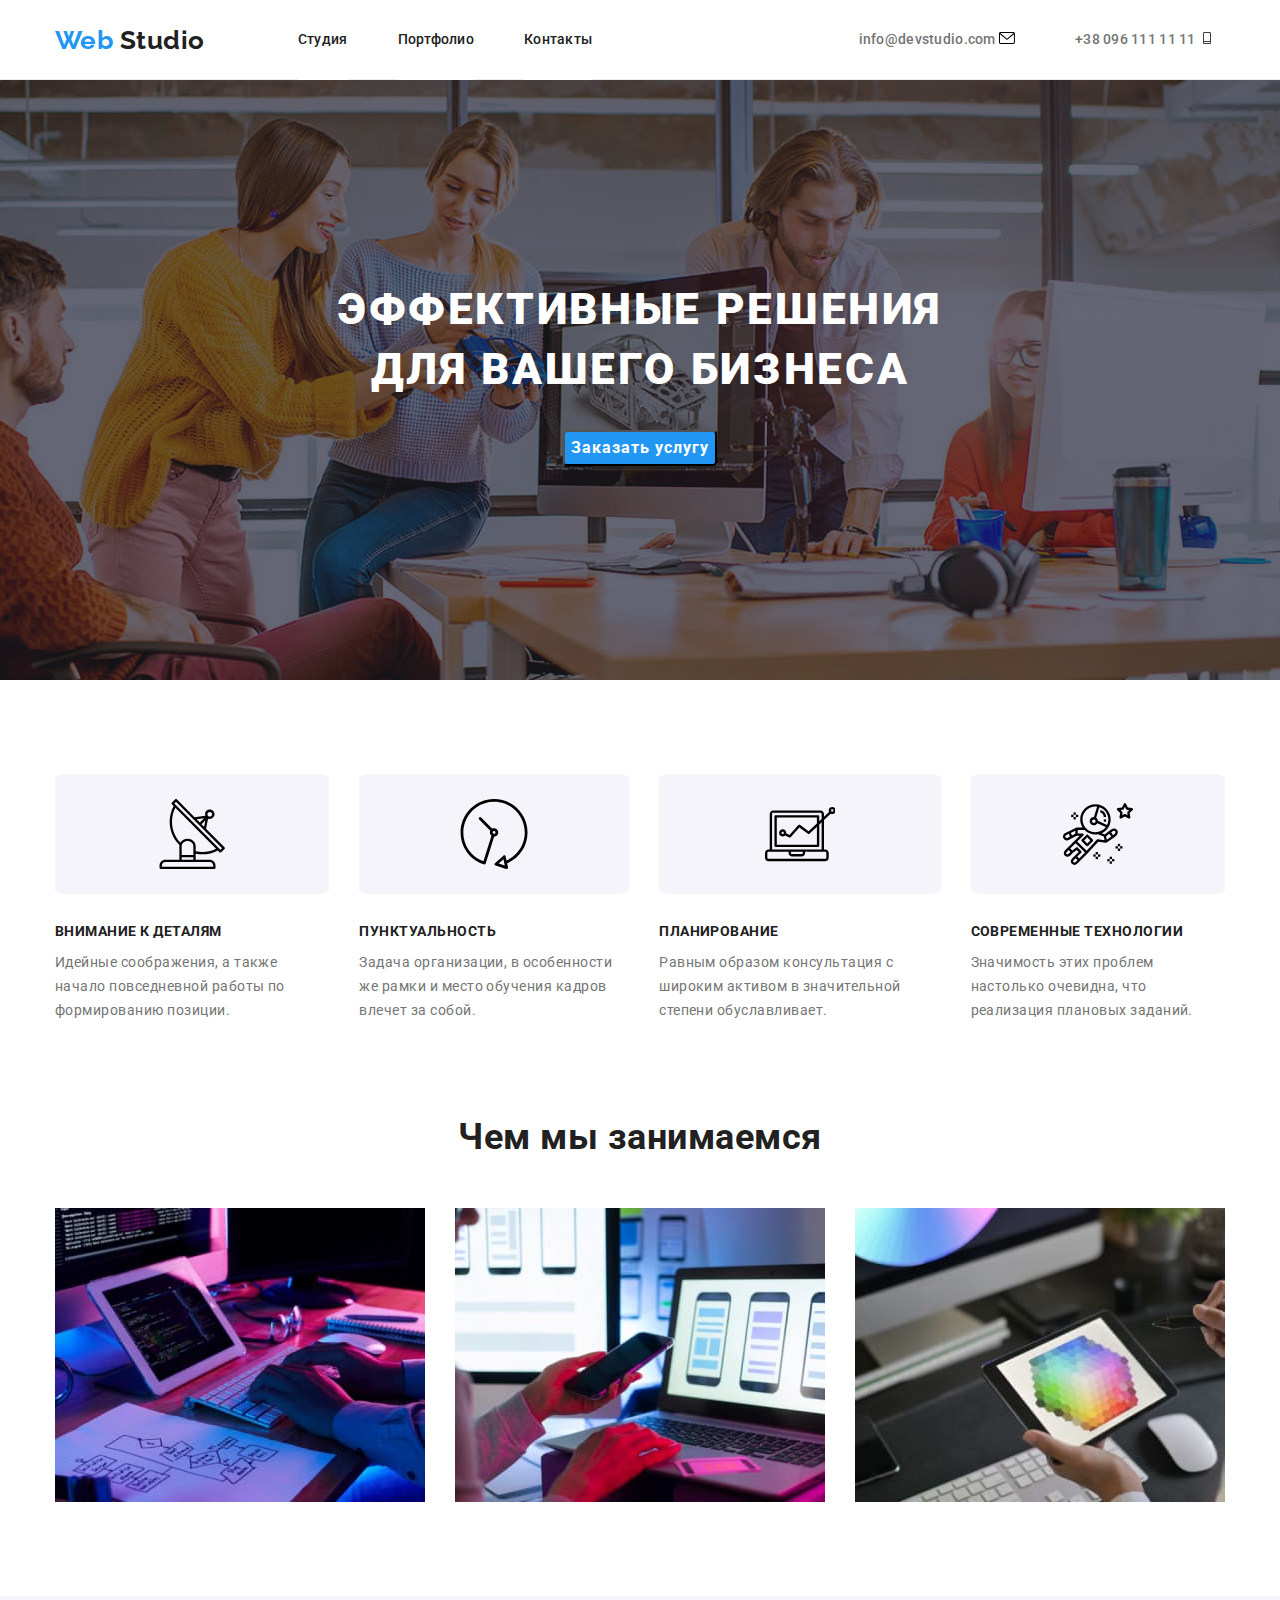
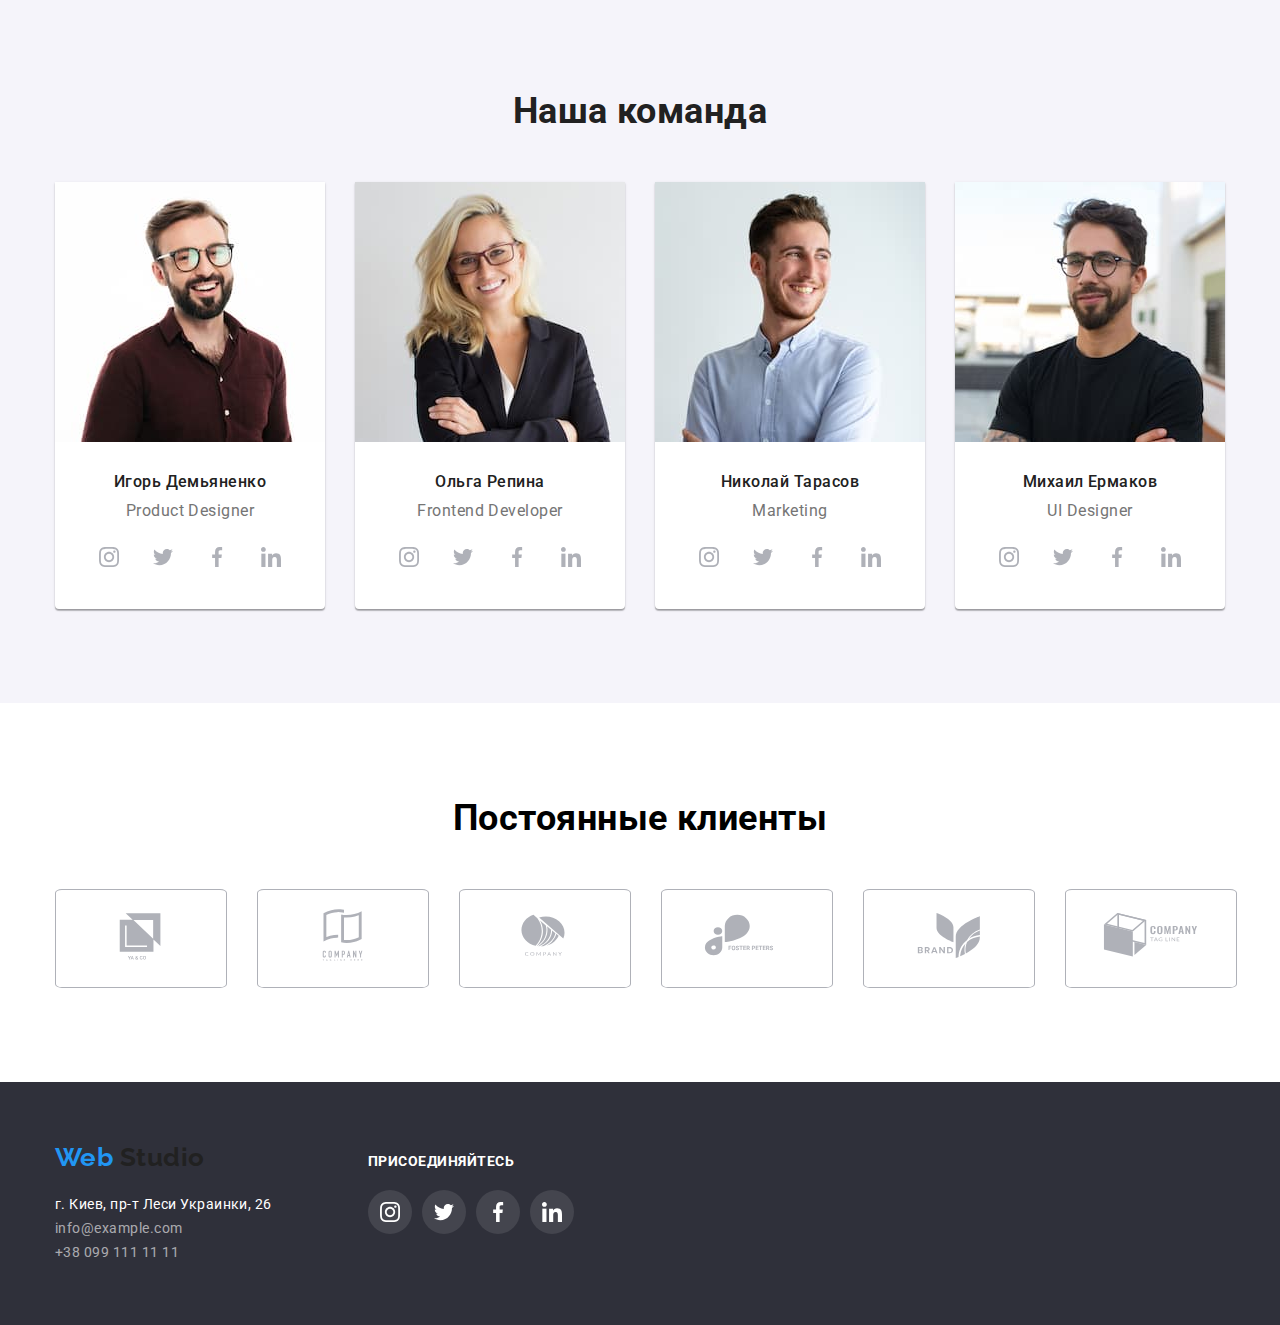
==== commit 093bc21d: "06,06" ====
--- a/index.html
+++ b/index.html
@@ -12,105 +12,94 @@
         <link rel="stylesheet" href="./css/styles.css">
     </head>
     <body>
-        <header class="container">
-            <div class="header">
+        <header class="header">
+            <div class="container flex">
                 <nav class="navigation">
                     <a class="logo" href="">Web <span class="head-logo">Studio</span></a>
                     <ul class="menu">
                         <li class="menu-item">
-                            <a class="menu-link" href="">Студия</a>
+                            <a class="menu-link current" href="">Студия</a>
                         </li>
                         <li class="menu-item">
-                            <a class="menu-link" href="./portfolio.html">Портфолио</a>
+                            <a class="menu-link current" href="./portfolio.html">Портфолио</a>
                         </li>
                         <li class="menu-item">
-                            <a class="menu-link" href="">Контакты</a>
+                            <a class="menu-link current" href="">Контакты</a>
                         </li>
                     </ul>
                 </nav>
                 <ul class="header-address">
-                    <li class="header-address-list">
-                        <ul class="header-address-title">
-                            <li>
-                                <a href="mailto:info@devstudio.com" class="header-address-link">
-                                    <svg class="header-list-icone">
-                                    <use href="./images/sprite.svg#mail"></use>
-                                    </svg>
-                                </a>
-                            </li>
-                            <li>
-                                <a class="address-link" href="mailto:info@devstudio.com">info@devstudio.com</a>
-                            </li>
-                        </ul>
+                    <li class="header-address-list">                               
+                        <a class="address-link" href="mailto:info@devstudio.com">info@devstudio.com
+                           <svg class="header-list-icone">
+                                <use href="./images/sprite.svg#mail"></use>
+                            </svg> 
+                        </a>
                     </li>
                     <li class="header-address-list">
-                        <ul class="header-address-title">
-                            <li>
-                                <a href="tel:+380961111111" class="header-address-link">
-                                    <svg class="header-list-icone">
-                                        <use href="./images/sprite.svg#tell"></use>
-                                    </svg>
-                                </a>
-                            </li>
-                            <li>
-                                <a class="address-link" href="tel:+380961111111">+38 096 111 11 11</a>
-                            </li>
-                        </ul>
+                        <a class="address-link" href="tel:+380961111111">+38 096 111 11 11
+                            <svg class="header-list-icone">
+                                <use href="./images/sprite.svg#tell"></use>
+                            </svg>
+                        </a>
                     </li>
                 </ul>
-            </div>         
+            </div>
         </header>
         <main>
-            <section class="main-sec">
-                <div class="div-main-sec">
+            <!-- hero -->
+            <section class="hero">
+                <div class="container">
                     <h1 class="main-sec-title">Эффективные решения<br> для вашего бизнеса</h1>
                     <button class="main-sec-button" type="button">Заказать услугу</button>
                 </div>
             </section>
-            <section class="features">
+            <!-- features -->
+            <section class="section">
                 <div class="container">
                     <h2 class="features-main-title">Особенности</h2>
                     <ul class="features-item">
-                    <li class="features-list">
-                        <div class="feature-icon-section">
-                            <svg class="features-icons">
-                                <use href="./images/sprite.svg#antenna"></use>
-                            </svg>
-                        </div>
-                        <h3 class="features-title">Внимание к деталям</h3>
-                        <p class="features-description">Идейные соображения, а также начало повседневной работы по формированию позиции.</p>
-                    </li>
-                    <li class="features-list">
-                        <div class="feature-icon-section">
-                            <svg class="features-icons">
-                                <use href="./images/sprite.svg#watch"></use>
-                            </svg>
-                        </div>
-                        <h3 class="features-title">Пунктуальность</h3>
-                        <p class="features-description">Задача организации, в особенности же рамки и место обучения кадров влечет за собой.</p>
-                    </li>
-                    <li class="features-list">
-                        <div class="feature-icon-section">
-                            <svg class="features-icons">
-                                <use href="./images/sprite.svg#computer"></use>
-                            </svg>
-                        </div>
+                        <li class="features-list">
+                            <div class="feature-icon-section">
+                                <svg class="features-icons">
+                                    <use href="./images/sprite.svg#antenna"></use>
+                                </svg>
+                            </div>
+                            <h3 class="features-title">Внимание к деталям</h3>
+                            <p class="features-description">Идейные соображения, а также начало повседневной работы по формированию позиции.</p>
+                        </li>
+                        <li class="features-list">
+                            <div class="feature-icon-section">
+                                <svg class="features-icons">
+                                    <use href="./images/sprite.svg#watch"></use>
+                                </svg>
+                            </div>
+                            <h3 class="features-title">Пунктуальность</h3>
+                            <p class="features-description">Задача организации, в особенности же рамки и место обучения кадров влечет за собой.</p>
+                        </li>
+                        <li class="features-list">
+                            <div class="feature-icon-section">
+                                <svg class="features-icons">
+                                    <use href="./images/sprite.svg#computer"></use>
+                                </svg>
+                            </div>
                         <h3 class="features-title">Планирование</h3>
                         <p class="features-description">Равным образом консультация с широким активом в значительной степени обуславливает.</p>
-                    </li>
-                    <li class="features-list">
-                        <div class="feature-icon-section">
-                            <svg class="features-icons">
-                                <use href="./images/sprite.svg#astronaut"></use>
-                            </svg>
-                        </div>
+                        </li>
+                        <li class="features-list">
+                            <div class="feature-icon-section">
+                                <svg class="features-icons">
+                                    <use href="./images/sprite.svg#astronaut"></use>
+                                </svg>
+                            </div>
                         <h3 class="features-title">Современные технологии</h3>
                         <p class="features-description">Значимость этих проблем настолько очевидна, что реализация плановых заданий.</p>
-                    </li>
+                        </li>
                     </ul>
                 </div>
             </section>
-            <section class="work">
+            <!-- work -->
+            <section class="section work">
                 <div class="container">
                     <h2 class="work-title">Чем мы занимаемся</h2>
                     <ul class="work-img">
@@ -120,7 +109,8 @@
                     </ul>
                 </div>
             </section>
-            <section class="team">
+            <!-- team -->
+            <section class="section team">
                 <div class="container">
                     <h2 class="team-title">Наша команда</h2>
                     <ul class="team-list">
@@ -276,7 +266,8 @@
                    </ul>
                 </div>
             </section>
-            <section class="customers">
+            <!-- customers -->
+            <section class="section">
                 <div class="container">
                     <h2 class="customers-title">Постоянные клиенты</h2>
                     <ul class="customers-list">
@@ -329,14 +320,13 @@
         <footer class="footer">
             <div class="container footer-section">
                 <div class="footer-address">
-                    <div class="footer-logo">
-                        <a class="logo" href="">Web <span class="foot-logo">Studio</span></a>
-                    </div>
+                        <a class="logo" href="">Web <span class="foot-logo">Studio</span>
+                        </a>
                     <address class="address">
                         <ul class="address-title">
-                        <li><a class="main-address" href="https://goo.gl/maps/idDUvh7rMEF7i7zZ6" target="_blank" rel="noopener noreferrer">г. Киев, пр-т Леси Украинки, 26</a></li>
-                        <li><a class="mail-address" href="mailto:info@example.com">info@example.com</a></li>
-                        <li><a class="tel-address" href="tel:+380991111111">+38 099 111 11 11</a></li>
+                            <li><a class="main-address" href="https://goo.gl/maps/idDUvh7rMEF7i7zZ6" target="_blank" rel="noopener noreferrer">г. Киев, пр-т Леси Украинки, 26</a></li>
+                            <li><a class="mail-address" href="mailto:info@example.com">info@example.com</a></li>
+                            <li><a class="tel-address" href="tel:+380991111111">+38 099 111 11 11</a></li>
                         </ul>  
                     </address>
                 </div>
--- a/css/styles.css
+++ b/css/styles.css
@@ -1,7 +1,9 @@
 :root {
   --title-text-color: #212121;
   --primary-text-color: #757575;
-  --text: font-family: Roboto;
+  --text: Roboto;
+  --accent-color: #2196f3;
+  --white-color: #ffffff;
 }
 /*title text color: #212121;*/
 /*primary text color: #757575;*/
@@ -35,14 +37,17 @@
   display: block;
 }
 
-ul,
+ul {
+  list-style: none;
+}
+
 a {
-  list-style: none;
   text-decoration: none;
 }
 
 body {
   font-family: var(--text);
+  letter-spacing: 0.03em;
 }
 
 .container {
@@ -51,8 +56,17 @@
   padding-right: 15px;
   margin: 0 auto;
 }
+
+.section {
+  padding-top: 94px;
+  padding-bottom: 94px;
+}
+
 /*header*/
 
+.flex {
+  display: flex;
+}
 
 .logo {
   margin-right: 93px;
@@ -60,78 +74,88 @@
   font-weight: 700;
   font-size: 26px;
   line-height: 1.19;
-  letter-spacing: 0.03em;
-  color: #2196f3;
-}
-.head-logo,.foot-logo {
-color: #212121
+
+  color: var(--accent-color);
+}
+.head-logo,
+.foot-logo {
+  color: var(--title-text-color);
 }
 
 .menu {
   display: flex;
- 
 }
 .header {
-  display: flex;
-  border-bottom: 1px solid #ECECEC;
+  border-bottom: 1px solid #ececec;
+  height: 80px;
 }
 .navigation {
   display: flex;
   align-items: center;
 }
- 
 
 .menu-item:not(:last-child) {
-margin-right: 50px;
+  margin-right: 50px;
 }
 .menu-link {
-display: block;
-padding-top: 32px;
-padding-bottom: 32px;
-padding-right: 50px;
-
-font-weight: 500;
-font-size: 14px;
-line-height: 1.14;
-letter-spacing: 0.02em;
-color: #212121;
-cursor: pointer;
-
-}
+  display: block;
+  padding-top: 32px;
+
+  font-weight: 500;
+  font-size: 14px;
+  line-height: 1.14;
+  letter-spacing: 0.02em;
+  color: var(--title-text-color);
+  cursor: pointer;
+}
+
+.current::after {
+  display: block;
+  content: "";
+  width: auto;
+  height: 4px;
+  background-color: var(--white-color);
+  margin-top: 28px;
+}
+
 .menu-link:focus,
 .menu-link:hover {
- color: #2196F3; 
-}
-  
+  color: var(--accent-color);
+}
 
 .header-address {
   display: flex;
   margin-left: auto;
 }
+
+.header-address-list {
+  display: flex;
+  align-items: center;
+}
+
 .header-address-list:not(:last-child) {
-margin-right: 50px;
-
+  margin-right: 50px;
 }
 
 .address-link {
-display: block;
-padding-top: 32px;
-padding-bottom: 32px;
-
-font-weight: 500;
-font-size: 14px;
-line-height: 1.14;
-letter-spacing: 0.02em;
-color: #757575;
+  padding-top: 32px;
+  padding-bottom: 32px;
+
+  font-weight: 500;
+  font-size: 14px;
+  line-height: 1.14;
+  letter-spacing: 0.02em;
+  color: var(--primary-text-color);
+  order: -1;
 }
 
 .address-link:focus,
 .address-link:hover {
-  color: #2196F3;
-}
-.header-address-link:focus,
-.header-address-link:hover {
-  fill: #2196F3;
+  color: var(--accent-color);
+}
+
+.address-link:hover .header-list-icone {
+  fill: var(--accent-color);
 }
 
 .header-list-icone {
@@ -140,72 +164,55 @@
   margin-right: 10px;
 }
 
-.header-address-link {
-  padding-top: 34px;
-  padding-bottom: 34px;
-}
-
-.header-address-title {
-  display: flex;
-  align-items: center;
-}
 /*end header*/
 
 /*main-sec*/
 
-.main-sec {
+.hero {
   display: block;
-  text-align: center;   
+  text-align: center;
   padding-top: 200px;
+  padding-bottom: 200px;
   height: 600px;
   margin: 0 auto;
-}
-.main-sec-title {
-font-weight: 900;
-font-size: 44px;
-line-height: 1.36;
-text-align: center;
-letter-spacing: 0.06em;
-text-transform: uppercase;
-color: #FFFFFF;
-margin-bottom: 30px;
-}
-
-
-
-.main-sec {
   max-width: 1600px;
-  height: 600px;
-  margin-left: auto;
-  margin-right: auto;
-  outline: 1px solid black;
   background-repeat: no-repeat;
   background-position: center;
   background-size: cover;
-  background-color: #C4C4C4;
+  background-color: #c4c4c4;
   background-image: linear-gradient(
-    rgba(47, 48, 58, 0.4),
-    rgba(47, 48, 58, 0.4)
-  ),
-  url("../images/Hiro.jpg");
+      rgba(47, 48, 58, 0.4),
+      rgba(47, 48, 58, 0.4)
+    ),
+    url("../images/Hiro.jpg");
+}
+.main-sec-title {
+  font-weight: 900;
+  font-size: 44px;
+  line-height: 1.36;
+  text-align: center;
+  letter-spacing: 0.06em;
+  text-transform: uppercase;
+  color: var(--white-color);
+  margin-bottom: 30px;
 }
 
 .main-sec-button {
   font-family: var(--text);
   cursor: pointer;
-font-weight: 700;
-font-size: 16px;
-line-height: 1.88;
-
-text-align: center;
-letter-spacing: 0.06em;
-
-color: #FFFFFF;
-background: #2196F3;
-box-shadow: 0px 4px 4px rgba(0, 0, 0, 0.15);
-border-radius: 4px;
-
-}
+  font-weight: 700;
+  font-size: 16px;
+  line-height: 1.88;
+
+  text-align: center;
+  letter-spacing: 0.06em;
+
+  color: var(--white-color);
+  background: var(--accent-color);
+  box-shadow: 0px 4px 4px rgba(0, 0, 0, 0.15);
+  border-radius: 4px;
+}
+
 /*end main-sec*/
 
 /*features*/
@@ -213,57 +220,47 @@
 .features-item {
   display: flex;
   justify-content: space-between;
-  
-  margin-top: 68px;
-  margin-bottom: 95px;
-}
+}
+
 .features-list:not(:last-child) {
-  padding-right: 30px;
-}
-
+  margin-right: 30px;
+}
 
 .features-main-title {
-  white-space: nowrap;
-  clip-path: inset(100%);
-  clip: rect(0 0 0 0);
-  overflow: hidden;
-}
-
+  display: none;
+}
 
 .features-title {
-font-weight: 700;
-font-size: 14px;
-line-height: 1.14;
-letter-spacing: 0.03em;
-text-transform: uppercase;
-color: #212121;
-margin-top: 30px;
-margin-bottom: 10px;
-}
+  font-weight: 700;
+  font-size: 14px;
+  line-height: 1.14;
+  text-transform: uppercase;
+  color: var(--title-text-color);
+
+  margin-bottom: 10px;
+}
+
 .features-description {
-font-weight: 400;
-font-size: 14px;
-line-height: 1.72;
-letter-spacing: 0.03em;
-
-color: #757575;
-}
-
-.feature-icon-section {
-  width: 270px;
-  height: 120px;
-  border: 1px solid #AFB1B8;
-  box-sizing: border-box;
-  border-radius: 4%;
+  font-weight: 400;
+  font-size: 14px;
+  line-height: 1.72;
+  color: var(--primary-text-color);
 }
 
 .feature-icon-section {
   display: flex;
   justify-content: center;
   align-items: center;
+
+  border-radius: 4%;
+  background: #f5f4fa;
+  box-sizing: border-box;
+  margin-bottom: 30px;
+  padding: 25px;
 }
 
 .features-icons {
+  color: var(--title-text-color);
   width: 70px;
   height: 70px;
 }
@@ -275,77 +272,71 @@
 .work-img {
   display: flex;
   justify-content: space-between;
- padding-bottom: 95px;
-}
-
+}
+
+.work {
+  padding-top: 0px;
+}
 .work-title {
-font-weight: 700;
-font-size: 36px;
-line-height: 1.17;
-text-align: center;
-letter-spacing: 0.03em;
-color: #212121;
-padding-bottom: 50px;
-}
- /*end work*/
-
- /*team*/
+  font-weight: 700;
+  font-size: 36px;
+  line-height: 1.17;
+  text-align: center;
+  color: var(--title-text-color);
+  margin-bottom: 50px;
+}
+/*end work*/
+
+/*team*/
 .team {
-  display: flex;
-  background: #F5F4FA;
-  height: 650px;
-}
- 
- .team-list {
-   display: flex;
-   justify-content: space-between;
-  
-   
- }
+  background: #f5f4fa;
+}
+
+.team-list {
+  display: flex;
+  justify-content: space-between;
+}
+
 .team-view {
-  background-color: #FFFFFF;
-  width: 270px;
-  height: 430px;
-  box-shadow: 0px 1px 3px rgba(0, 0, 0, 0.12), 0px 1px 1px rgba(0, 0, 0, 0.14), 0px 2px 1px rgba(0, 0, 0, 0.2);
-border-radius: 0px 0px 4px 4px;
-
-}
-
-
- .team-title {
-font-weight: 700;
-font-size: 36px;
-line-height: 1.17;
-text-align: center;
-letter-spacing: 0.03em;
-padding-top: 95px;
-margin-bottom: 50px;
-color: #212121;
+  background-color: var(--white-color);
+  box-shadow: 0px 1px 3px rgba(0, 0, 0, 0.12), 0px 1px 1px rgba(0, 0, 0, 0.14),
+    0px 2px 1px rgba(0, 0, 0, 0.2);
+  border-radius: 0px 0px 4px 4px;
+}
+
+.team-title {
+  font-weight: 700;
+  font-size: 36px;
+  line-height: 1.17;
+  text-align: center;
+  margin-bottom: 50px;
+  color: var(--title-text-color);
 }
 
 .team-name {
-font-weight: 500;
-font-size: 16px;
-line-height: 1.19;
-text-align: center;
-letter-spacing: 0.03em;
-margin-bottom: 10px;
-
-color: #212121;
+  font-weight: 500;
+  font-size: 16px;
+  line-height: 1.19;
+  text-align: center;
+
+  margin-bottom: 10px;
+
+  color: var(--title-text-color);
 }
 .team-profesion {
-font-weight: 400;
-font-size: 16px;
-line-height: 1.19;
-text-align: center;
-letter-spacing: 0.03em;
-color: #757575;
-margin-bottom: 15px;
+  font-weight: 400;
+  font-size: 16px;
+  line-height: 1.19;
+  text-align: center;
+
+  color: var(--primary-text-color);
+  margin-bottom: 15px;
 }
 
 .social-list-icon {
   width: 20px;
   height: 20px;
+  fill: #afb1b8;
 }
 
 .social-list {
@@ -356,8 +347,8 @@
 .team-description {
   padding-left: 32px;
   padding-right: 32px;
-  margin-top: 30px;
-  margin-bottom: 90px;
+  padding-top: 30px;
+  padding-bottom: 30px;
 }
 
 .social-list-link {
@@ -366,81 +357,69 @@
   align-items: center;
   width: 44px;
   height: 44px;
-  background-color: #FFFFFF;
+  background-color: var(--white-color);
   border-radius: 50%;
 }
 
 .social-list-link:hover,
 .social-list-link:focus {
-  background-color: #2196F3;
+  background-color: var(--accent-color);
 }
 
 .social-list-link:hover .social-list-icon,
 .social-list-link:focus .social-list-icon {
-  fill: #FFFFFF;
-}
-
- /* end team */
-
-
- /* customers */
-
-
-
+  fill: var(--white-color);
+}
+
+/* end team */
+
+/* customers */
 
 .customers-title {
-  margin-top: 95px;
-  padding-bottom: 50px;
+  margin-bottom: 50px;
   font-weight: 700;
-font-size: 36px;
-line-height: 42px;
-text-align: center;
-letter-spacing: 0.03em;
+  font-size: 36px;
+  line-height: 42px;
+  text-align: center;
 }
 
 .customers-list {
   display: flex;
-  padding-bottom: 95px;
-}
-
- .customers-name {
-  width: 170px;
-  height: 90px;
-  border: 1px solid #AFB1B8;
-  box-sizing: border-box;
+}
+
+.customers-name:not(:last-child) {
+  margin-right: 30px;
+}
+
+.customers-name {
+  display: flex;
+  border: 1px solid #afb1b8;
   border-radius: 4%;
- }
-
-.customers-name:not(:last-child) {
-margin-right: 30px;
-}
-
-.customers-name {
-  display: flex;
-  justify-content: center;
-  align-items: center;
-}
-
+}
+
+.customers-list-link {
+  padding: 16px 32px;
+}
 
 .customers-list-icon {
   width: 106px;
   height: 60px;
+  fill: #afb1b8;
 }
 
 .customers-name:hover,
 .customers-name:focus {
-  background-color: #2196F3;
+  background-color: var(--white-color);
   cursor: pointer;
-}
-
-.customers-name:hover .customers-list-link,
-.customers-name:focus .customers-list-link {
-  fill: #FFFFFF;
+  border-color: var(--accent-color);
+}
+
+.customers-name:hover .customers-list-icon,
+.customers-name:focus .customers-list-icon {
+  fill: var(--accent-color);
 }
 
 /* end customers */
-
-
 
 /*footer*/
 
@@ -448,11 +427,9 @@
   display: flex;
   align-items: center;
   align-items: baseline;
-  height: 250px;
-  padding-top: 60px;
 }
 .footer-address {
-margin-right: 70px;
+  margin-right: 70px;
 }
 
 .address {
@@ -462,48 +439,51 @@
 }
 
 .main-address {
-font-weight: 400;
-font-size: 14px;
-line-height: 1.71;
-letter-spacing: 0.03em;
-color: #FFFFFF;
-}
-.mail-address, .tel-address {
-font-weight: 400;
-font-size: 14px;
-line-height: 1.71;
-letter-spacing: 0.03em;
-color: rgba(255, 255, 255, 0.6);
+  font-weight: 400;
+  font-size: 14px;
+  line-height: 1.71;
+  color: var(--white-color);
+}
+.mail-address,
+.tel-address {
+  font-weight: 400;
+  font-size: 14px;
+  line-height: 1.71;
+  color: rgba(255, 255, 255, 0.6);
 }
 .footer {
-height: 250px;
-background: #2F303A;
-
+  background: #2f303a;
+  padding-top: 60px;
+  padding-bottom: 60px;
 }
 
 .main-address:focus,
 .main-address:hover {
-  color: #2196F3;
+  color: var(--accent-color);
 }
 
 .mail-address:focus,
 .mail-address:hover {
-  color: #2196F3;
+  color: var(--accent-color);
 }
 .tel-address:focus,
 .tel-address:hover {
-  color: #2196F3;
+  color: var(--accent-color);
 }
 
 .footer-social-list-icon {
   width: 20px;
   height: 20px;
+  fill: var(--white-color);
 }
 
 .footer-social-list {
   display: flex;
   justify-content: flex-start;
-  margin-top: 20px;
+}
+
+.footer-social-list-item:not(:last-child) {
+  margin-right: 10px;
 }
 
 .footer-social-list-link {
@@ -512,81 +492,77 @@
   align-items: center;
   width: 44px;
   height: 44px;
-  background-color: rgba(255, 255, 255, 0.1);;
+  background-color: rgba(255, 255, 255, 0.1);
   border-radius: 50%;
 }
 
 .footer-name-social-list {
   font-weight: 700px;
-font-size: 14px;
-line-height: 1.14;
-letter-spacing: 0.03em;
-text-transform: uppercase;
-
-color: #FFFFFF;
+  font-size: 14px;
+  line-height: 1.14;
+  text-transform: uppercase;
+  margin-bottom: 20px;
+  color: var(--white-color);
 }
 
 .footer-social-list-link:hover,
 .footer-social-list-link:focus {
-  background-color: #2196F3;
+  background-color: var(--accent-color);
 }
 
 .footer-social-list-link:hover .footer-social-list-icon,
 .footer-social-list-link:focus .footer-social-list-icon {
-  fill: #FFFFFF;
+  fill: var(--white-color);
 }
 
 /*end footer*/
 
 /*========= end title Web Studio =========*/
 
-
-
 /*========= title portfolio =========*/
 
-
-
 /* section buttons */
 
+.portfolio-title {
+  display: none;
+}
+
 .list-button {
   display: flex;
   justify-content: center;
-  padding-top: 75px;
-  padding-bottom: 55px;
-}
-
-.portfolio-button {
-margin-right: 10px;
+  margin-bottom: 50px;
+}
+
+.portfolio-button:not(:last-child) {
+  margin-right: 10px;
 }
 
 .button {
-font-family: var(--tex);
-font-weight: 500;
-font-size: 16px;
-line-height: 1.63;
-
-text-align: center;
-letter-spacing: 0.03em;
-
-color: #212121;
-background: #F5F4FA;
-border-radius: 4px;
-cursor: pointer;
-
+  padding: 6px 22px;
+}
+
+.button {
+  border: transparent;
+  font-family: var(--tex);
+  font-weight: 500;
+  font-size: 16px;
+  line-height: 1.63;
+  text-align: center;
+  color: var(--title-text-color);
+  background: #f5f4fa;
+  cursor: pointer;
 }
 
 .button:focus,
 .button:hover {
- background: #2196F3;
- box-shadow: 0px 3px 1px rgba(0, 0, 0, 0.1), 0px 1px 2px rgba(0, 0, 0, 0.08), 0px 2px 2px rgba(0, 0, 0, 0.12);
-border-radius: 4px
+  background: var(--accent-color);
 }
 
 /* end section buttons */
 
 /* Projects */
 
-.portfolio-proj  {
+.portfolio-proj {
   display: flex;
   flex-wrap: wrap;
 }
@@ -596,9 +572,9 @@
   height: 400px;
   margin-right: 30px;
   margin-bottom: 30px;
-  background: #FFFFFF;
-border: 1px solid #EEEEEE;
-box-sizing: border-box;
+  background: var(--white-color);
+  border: 1px solid #eeeeee;
+  box-sizing: border-box;
 }
 
 .portfolio-proj-list:nth-child(3n) {
@@ -608,47 +584,43 @@
 .portfolio-proj-list:hover,
 .portfolio-proj-list:focus {
   cursor: pointer;
-  background: #FFFFFF;
-border: 1px solid #EEEEEE;
-box-sizing: border-box;
-box-shadow: 0px 1px 1px rgba(0, 0, 0, 0.12),
- 0px 4px 4px rgba(0, 0, 0, 0.06),
-  1px 4px 6px rgba(0, 0, 0, 0.16);
-}
-
+  background: var(--white-color);
+  border: 1px solid #eeeeee;
+  box-sizing: border-box;
+  box-shadow: 0px 1px 1px rgba(0, 0, 0, 0.12), 0px 4px 4px rgba(0, 0, 0, 0.06),
+    1px 4px 6px rgba(0, 0, 0, 0.16);
+}
 
 .portfolio-title {
-white-space: nowrap;
+  white-space: nowrap;
   clip-path: inset(100%);
   clip: rect(0 0 0 0);
   overflow: hidden;
 }
 
 .portfolio-proj-description {
-  margin-top: 20px;
-  margin-bottom: 20px;
+  padding-top: 20px;
+  padding-bottom: 20px;
 }
 
 .portfolio-proj-title {
-font-family: var(--text);
-font-weight: 700;
-font-size: 18px;
-line-height: 2;
-letter-spacing: 0.06em;
-color: #212121;
-padding-left: 25px;
-margin-bottom: 5px;
+  font-family: var(--text);
+  font-weight: 700;
+  font-size: 18px;
+  line-height: 2;
+  letter-spacing: 0.06em;
+  color: var(--title-text-color);
+  padding-left: 25px;
+  margin-bottom: 5px;
 }
 
 .portfolio-proj-text {
-font-family: var(--text);
-font-weight: 400;
-font-size: 16px;
-line-height: 1.67;
-letter-spacing: 0.03em;
-color: #757575;
-padding-left: 25px;
-}
-
-
-/* end section Projects */+  font-family: var(--text);
+  font-weight: 400;
+  font-size: 16px;
+  line-height: 1.67;
+  color: var(--primary-text-color);
+  padding-left: 25px;
+}
+
+/* end section Projects */
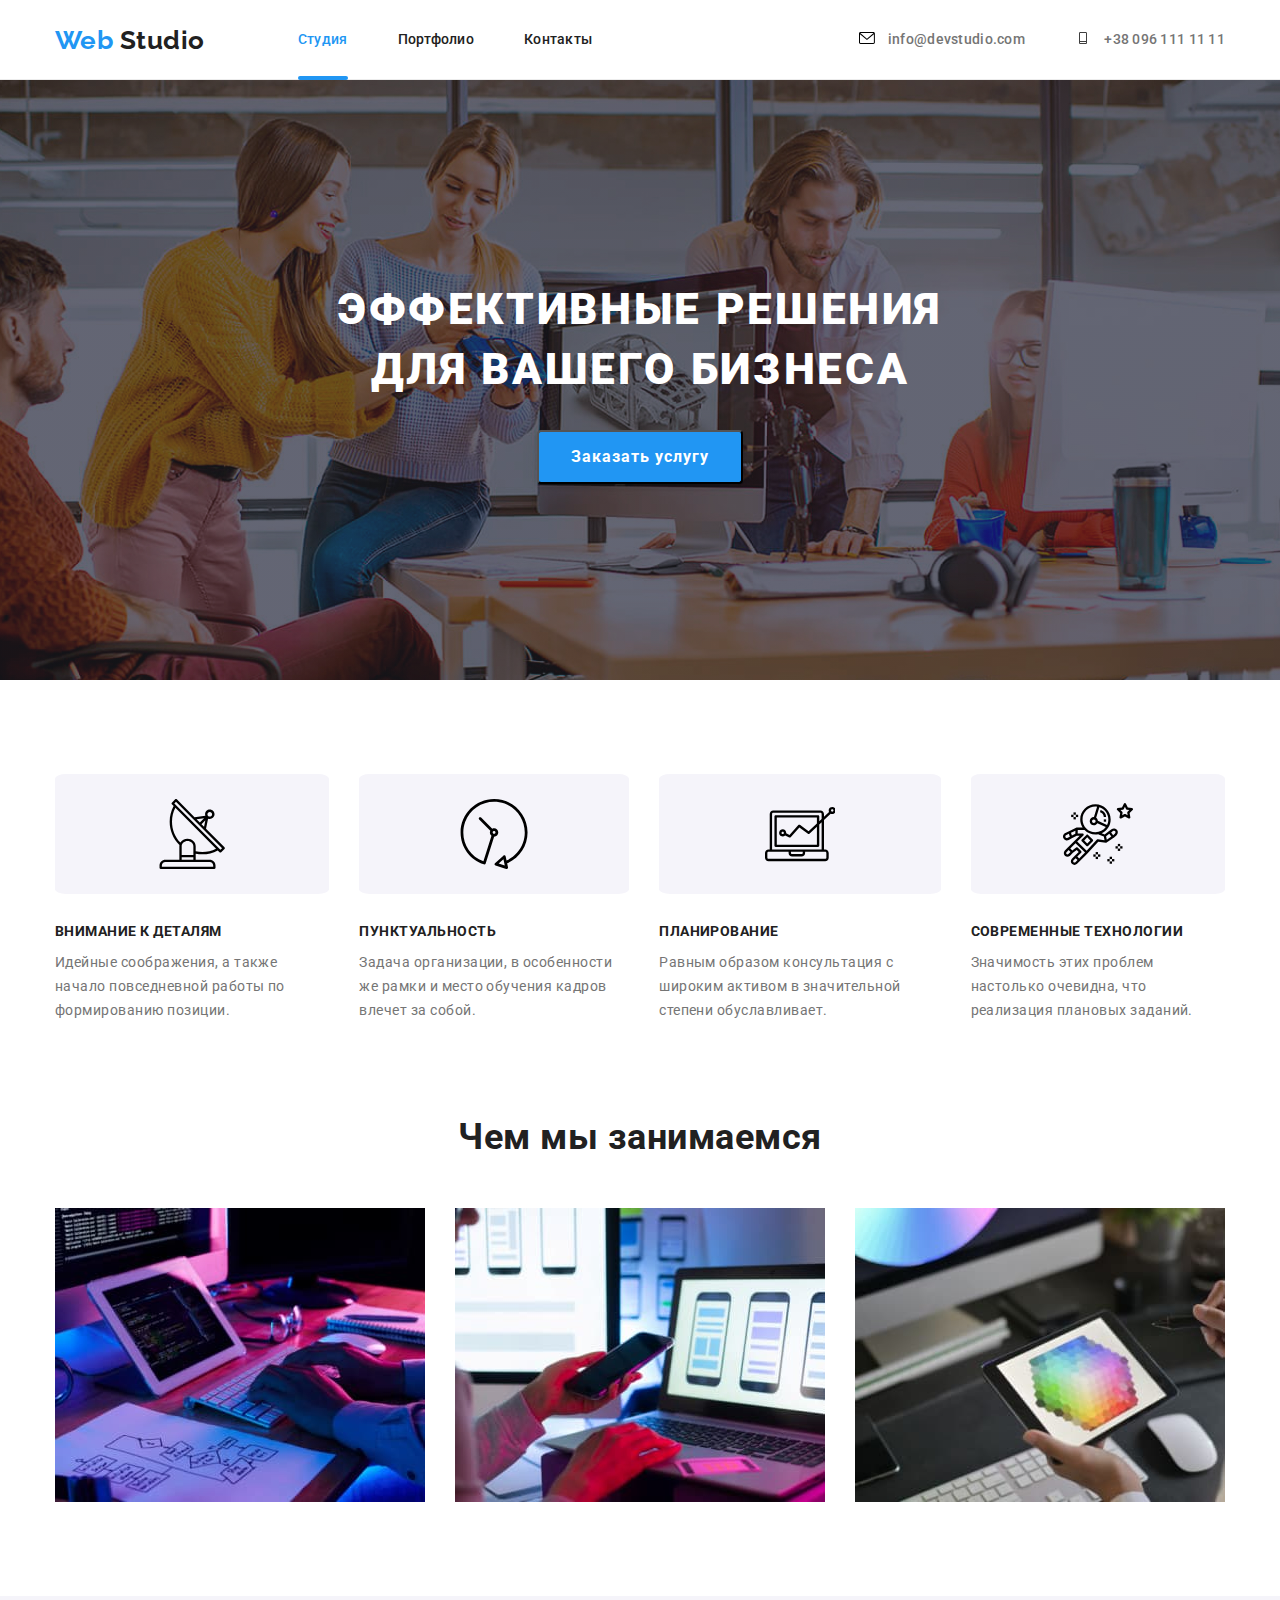
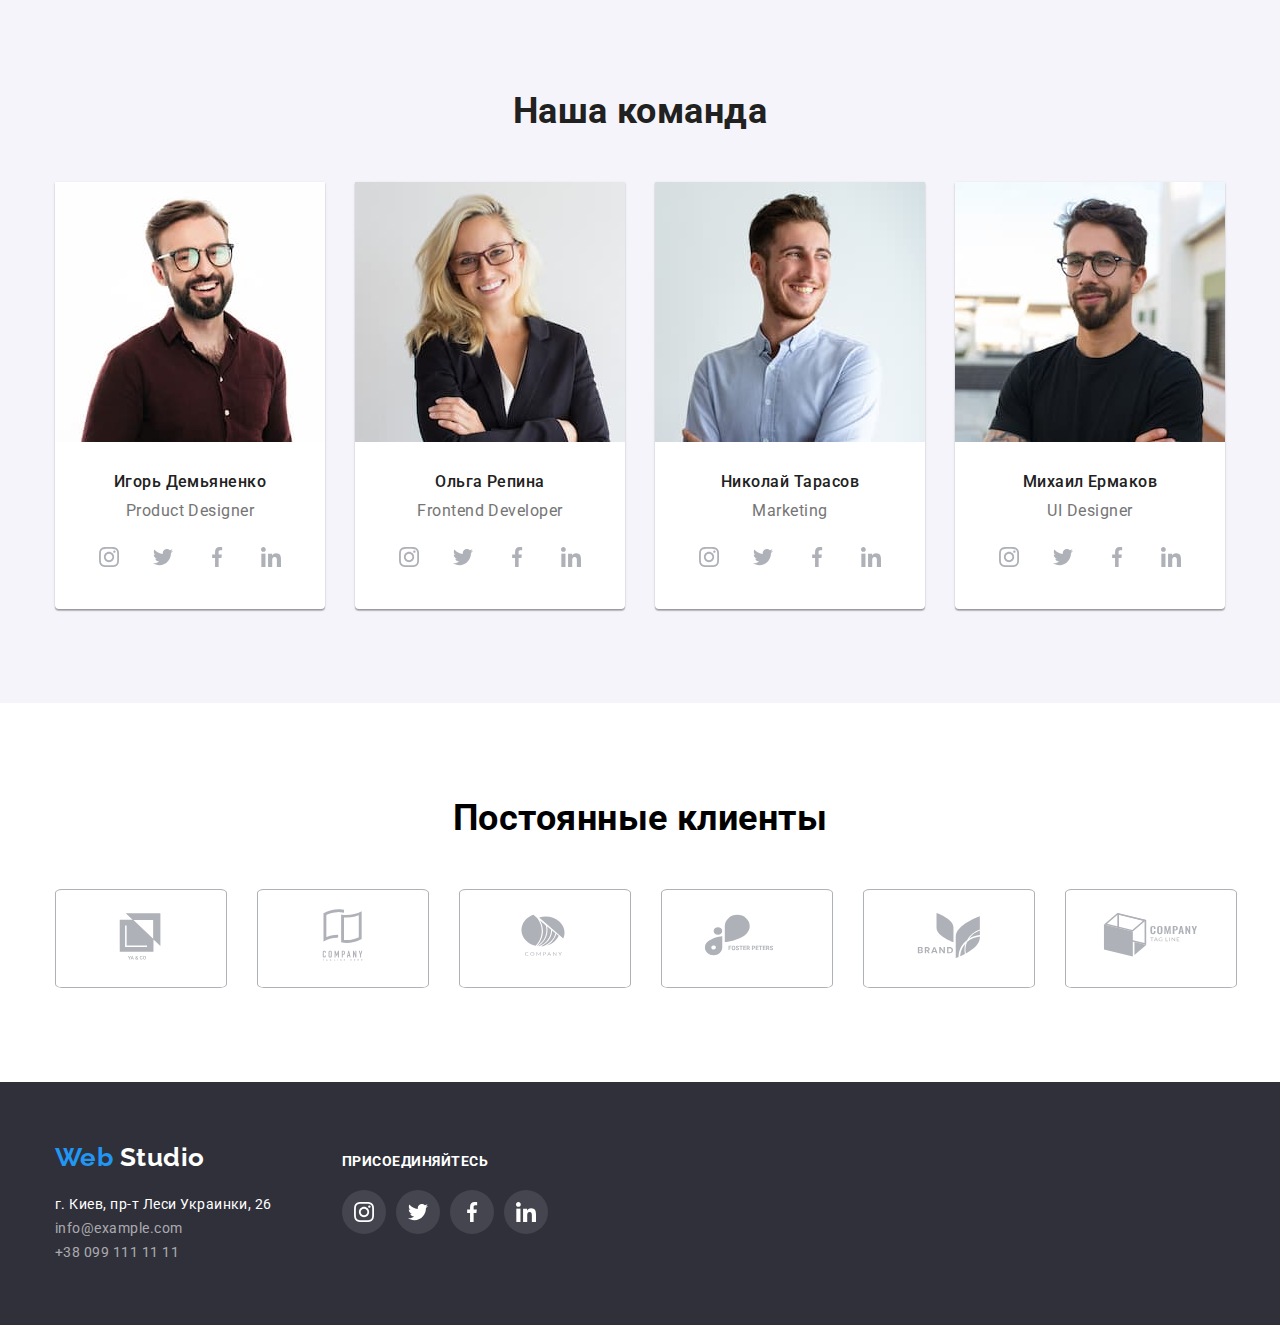
==== commit 35b056f1: "6:40" ====
--- a/index.html
+++ b/index.html
@@ -15,32 +15,34 @@
         <header class="header">
             <div class="container flex">
                 <nav class="navigation">
-                    <a class="logo" href="">Web <span class="head-logo">Studio</span></a>
+                    <a class="logo header-logo" href="">Web <span class="head-logo">Studio</span></a>
                     <ul class="menu">
                         <li class="menu-item">
                             <a class="menu-link current" href="">Студия</a>
                         </li>
                         <li class="menu-item">
-                            <a class="menu-link current" href="./portfolio.html">Портфолио</a>
+                            <a class="menu-link" href="./portfolio.html">Портфолио</a>
                         </li>
                         <li class="menu-item">
-                            <a class="menu-link current" href="">Контакты</a>
+                            <a class="menu-link" href="">Контакты</a>
                         </li>
                     </ul>
                 </nav>
                 <ul class="header-address">
                     <li class="header-address-list">                               
-                        <a class="address-link" href="mailto:info@devstudio.com">info@devstudio.com
-                           <svg class="header-list-icone">
+                        <a class="address-link" href="mailto:info@devstudio.com">
+                            <svg class="header-list-icone">
                                 <use href="./images/sprite.svg#mail"></use>
                             </svg> 
+                            info@devstudio.com
                         </a>
                     </li>
                     <li class="header-address-list">
-                        <a class="address-link" href="tel:+380961111111">+38 096 111 11 11
+                        <a class="address-link" href="tel:+380961111111">
                             <svg class="header-list-icone">
                                 <use href="./images/sprite.svg#tell"></use>
                             </svg>
+                            +38 096 111 11 11    
                         </a>
                     </li>
                 </ul>
--- a/css/styles.css
+++ b/css/styles.css
@@ -1,7 +1,7 @@
 :root {
   --title-text-color: #212121;
   --primary-text-color: #757575;
-  --text: Roboto;
+  --text: "Roboto", sans-serif;
   --accent-color: #2196f3;
   --white-color: #ffffff;
 }
@@ -68,8 +68,11 @@
   display: flex;
 }
 
+.header-logo {
+  margin-right: 93px;
+}
+
 .logo {
-  margin-right: 93px;
   font-family: Raleway;
   font-weight: 700;
   font-size: 26px;
@@ -77,9 +80,13 @@
 
   color: var(--accent-color);
 }
-.head-logo,
+
+.head-logo {
+  color: var(--title-text-color);
+}
+
 .foot-logo {
-  color: var(--title-text-color);
+  color: var(--white-color);
 }
 
 .menu {
@@ -100,7 +107,7 @@
 .menu-link {
   display: block;
   padding-top: 32px;
-
+  padding-bottom: 32px;
   font-weight: 500;
   font-size: 14px;
   line-height: 1.14;
@@ -109,18 +116,32 @@
   cursor: pointer;
 }
 
-.current::after {
+.menu-link:focus,
+.menu-link:hover {
+  color: var(--accent-color);
+}
+
+.current:active {
+  color: var(--accent-color);
+}
+
+.menu-link.current {
+  position: relative;
+  padding-bottom: 32px;
+  color: var(--accent-color);
+}
+
+.menu-link.current::after {
   display: block;
   content: "";
-  width: auto;
+  position: absolute;
+  left: 0;
+  bottom: 0;
+  width: 100%;
   height: 4px;
-  background-color: var(--white-color);
+  border-radius: 2px;
+  background-color: var(--accent-color);
   margin-top: 28px;
-}
-
-.menu-link:focus,
-.menu-link:hover {
-  color: var(--accent-color);
 }
 
 .header-address {
@@ -211,6 +232,7 @@
   background: var(--accent-color);
   box-shadow: 0px 4px 4px rgba(0, 0, 0, 0.15);
   border-radius: 4px;
+  padding: 10px 32px;
 }
 
 /*end main-sec*/
@@ -352,11 +374,11 @@
 }
 
 .social-list-link {
+  padding: 12px;
   display: flex;
   justify-content: center;
   align-items: center;
-  width: 44px;
-  height: 44px;
+
   background-color: var(--white-color);
   border-radius: 50%;
 }
@@ -551,11 +573,13 @@
   color: var(--title-text-color);
   background: #f5f4fa;
   cursor: pointer;
+  border-radius: 4px;
 }
 
 .button:focus,
 .button:hover {
   background: var(--accent-color);
+  color: var(--white-color);
 }
 
 /* end section buttons */
@@ -572,7 +596,6 @@
   height: 400px;
   margin-right: 30px;
   margin-bottom: 30px;
-  background: var(--white-color);
   border: 1px solid #eeeeee;
   box-sizing: border-box;
 }
@@ -581,8 +604,12 @@
   margin-right: 0px;
 }
 
-.portfolio-proj-list:hover,
-.portfolio-proj-list:focus {
+.portfolio-proj-list:nth-last-child(-n + 3) {
+  margin-bottom: 0px;
+}
+
+.portfolio-proj-list:focus,
+.portfolio-proj-list:hover {
   cursor: pointer;
   background: var(--white-color);
   border: 1px solid #eeeeee;
@@ -601,6 +628,7 @@
 .portfolio-proj-description {
   padding-top: 20px;
   padding-bottom: 20px;
+  padding-left: 25px;
 }
 
 .portfolio-proj-title {
@@ -610,7 +638,6 @@
   line-height: 2;
   letter-spacing: 0.06em;
   color: var(--title-text-color);
-  padding-left: 25px;
   margin-bottom: 5px;
 }
 
@@ -620,7 +647,6 @@
   font-size: 16px;
   line-height: 1.67;
   color: var(--primary-text-color);
-  padding-left: 25px;
 }
 
 /* end section Projects */
